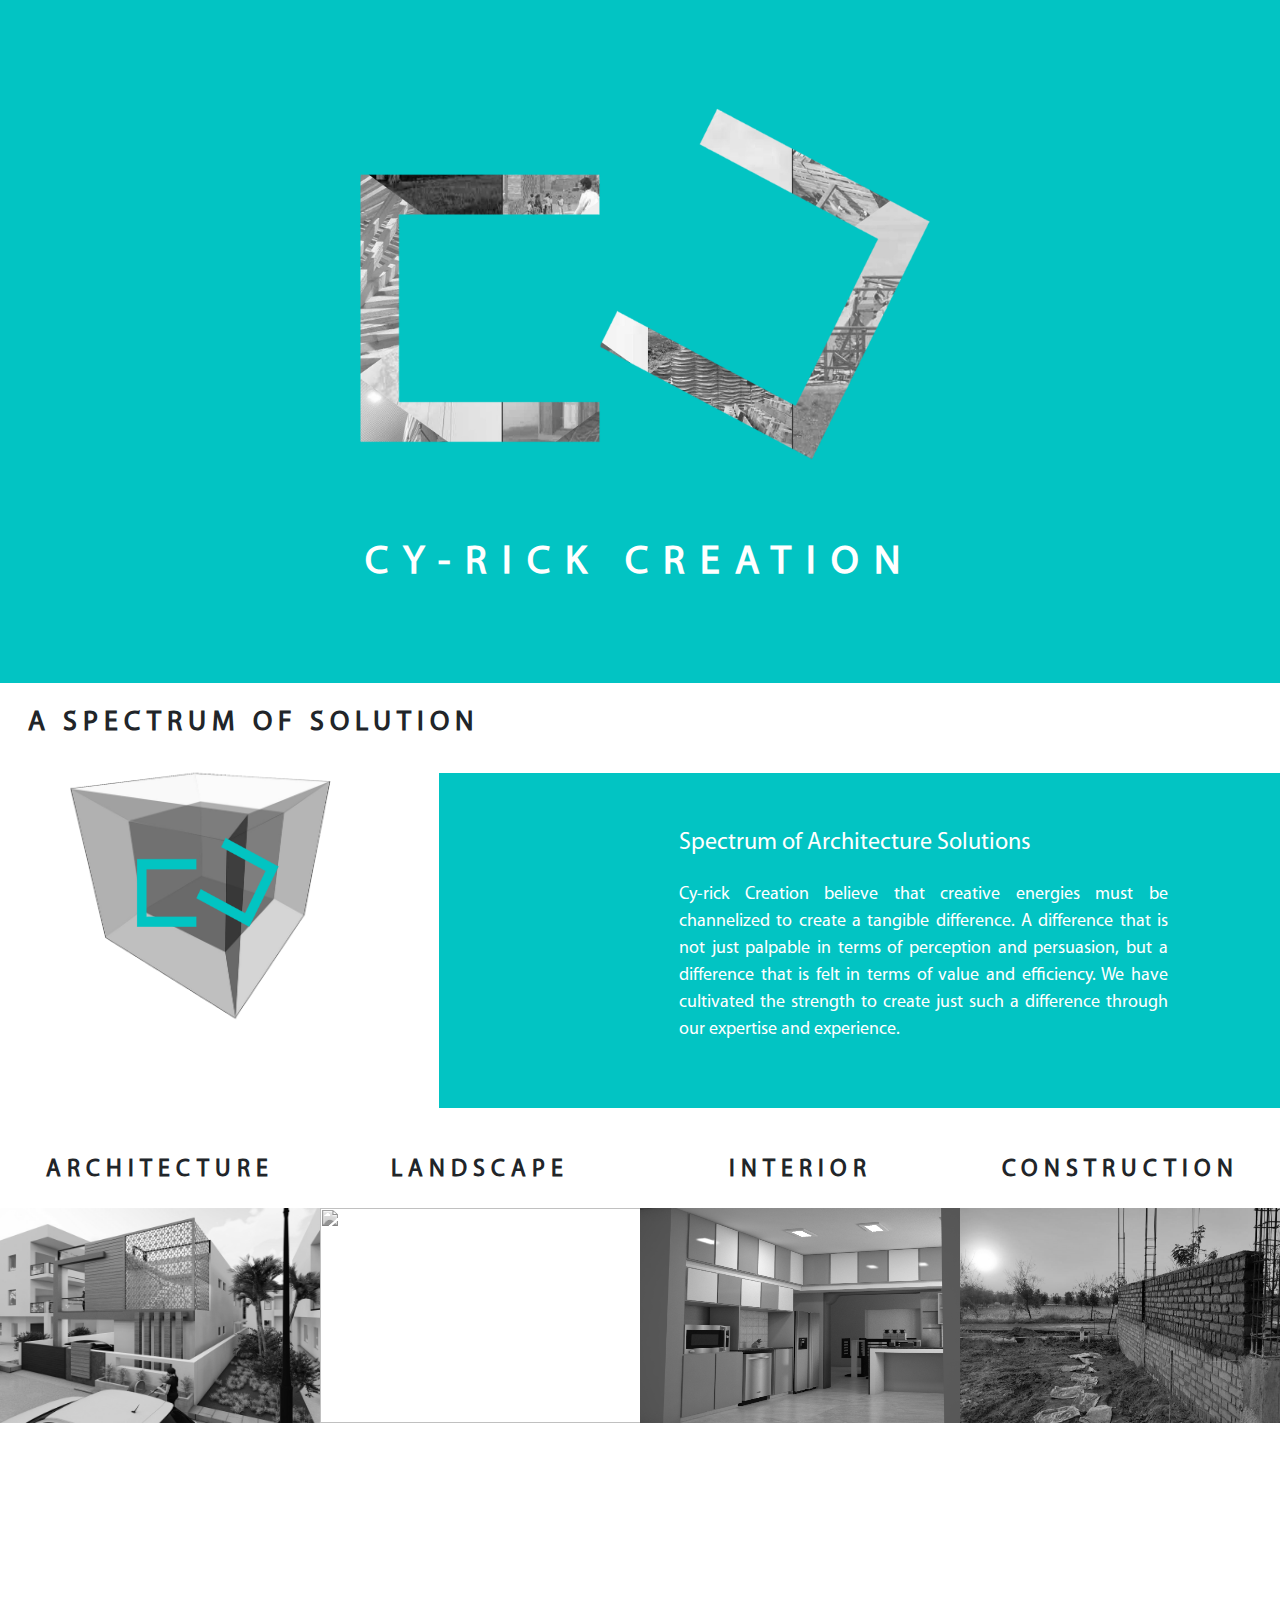
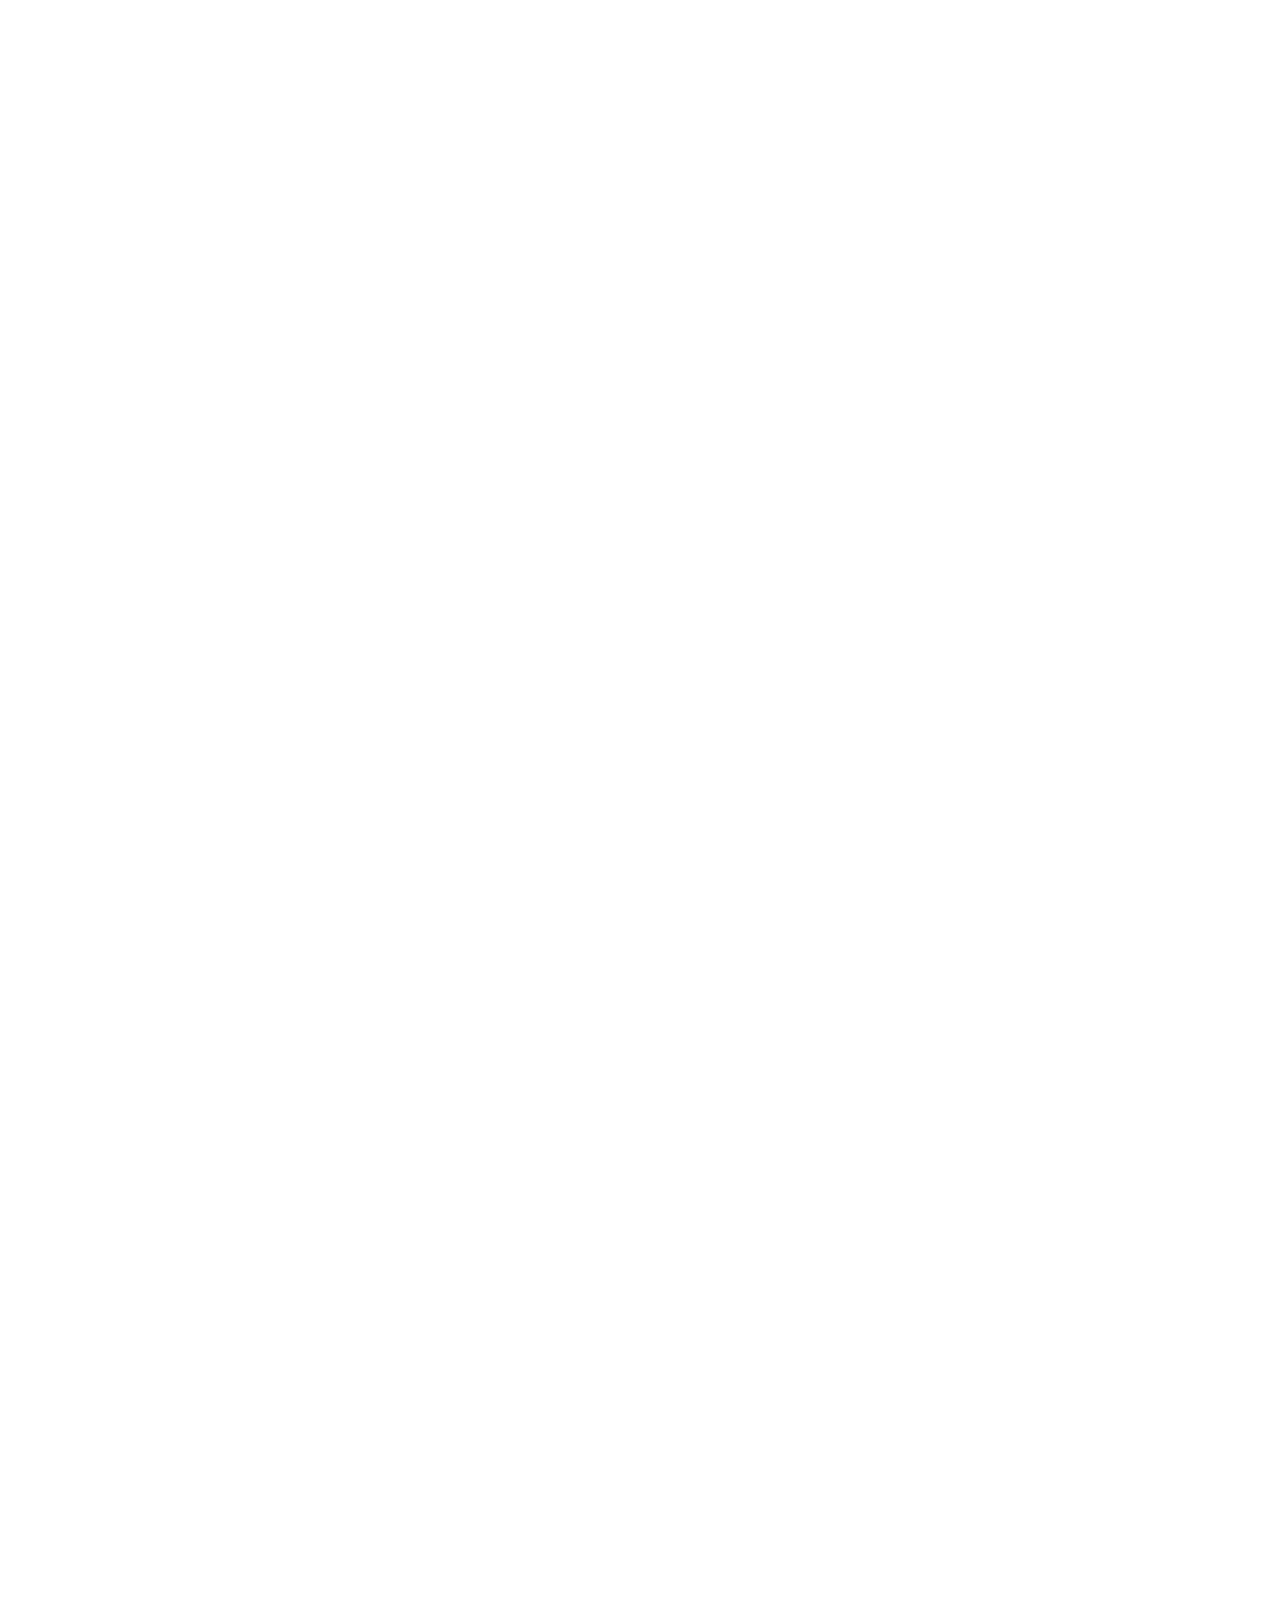
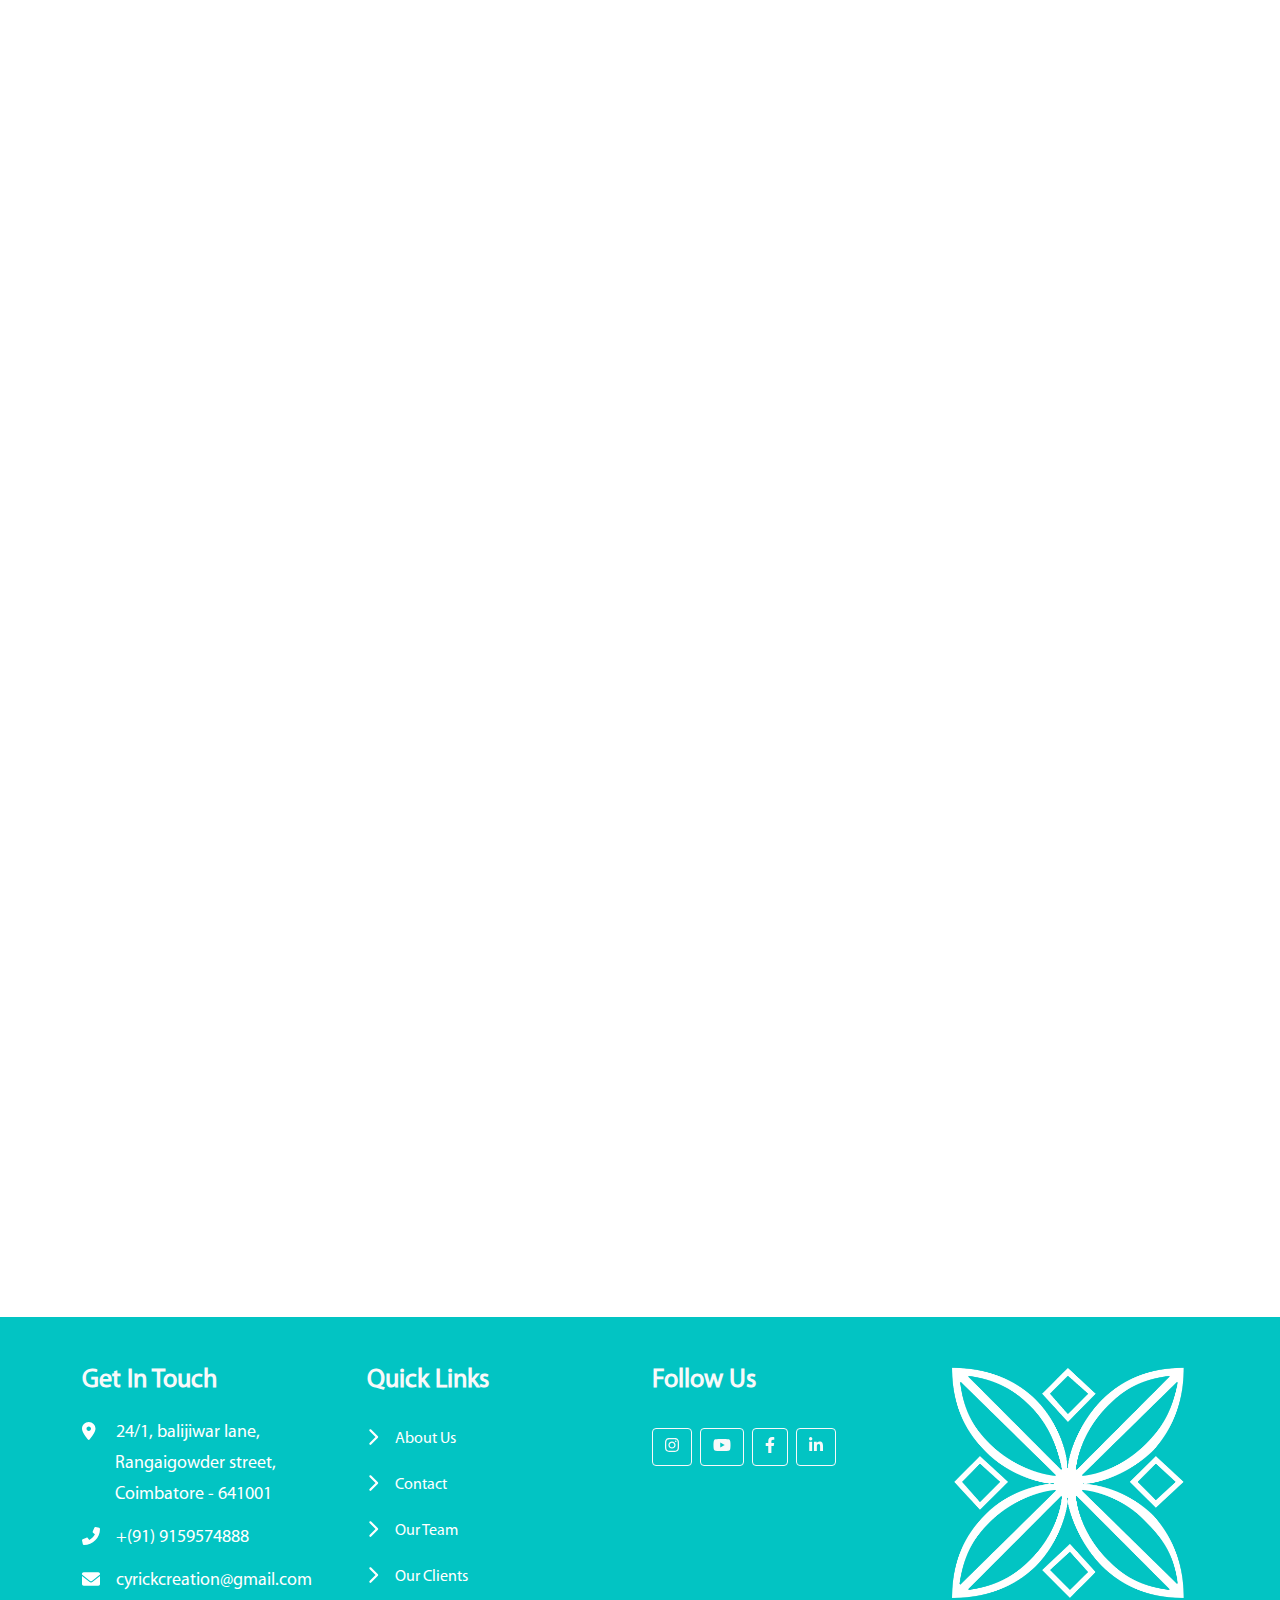
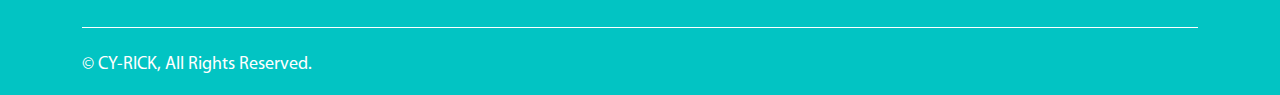
==== index.html @ 23a688c0 "first commit" ====
<!DOCTYPE html>
<html lang="en">
  <head>
    <meta charset="utf-8">
    <meta content="width=device-width, initial-scale=1.0" name="viewport">
    <!-- meta -->
    <meta content="" name="keywords">
    <meta content="" name="description">
    <!-- title -->
    <link href="assets/images/favicon.png" rel="icon" type="image/png" />
    <title>Home | CY - RICK CREATION</title>
    <!-- bootstrap stylesheet -->
    <link href="assets/library/bootstrap/css/bootstrap.min.css" rel="stylesheet">
    <link href="assets/library/animate/animate.min.css" rel="stylesheet">
    <link href="assets/library/fa/css/all.min.css" rel="stylesheet">
    <link href="assets/library/lightbox/dist/simple-lightbox.min.css" rel="stylesheet">
    <link href="assets/library/owlcarousel/assets/owl.carousel.min.css" rel="stylesheet">
    <!-- custom css -->
    <link href="assets/library/custom/css/main.css" rel="stylesheet">
  </head>
  <body>
    <!-- preloader -->
    <section id="preloader-section">
      <div id="preloader">
        <div class="loader">
          <div class="dot" style="--i:0;"></div>
          <div class="dot" style="--i:1;"></div>
          <div class="dot" style="--i:2;"></div>
          <div class="dot" style="--i:3;"></div>
          <div class="dot" style="--i:4;"></div>
          <div class="dot" style="--i:5;"></div>
          <div class="dot" style="--i:6;"></div>
          <div class="dot" style="--i:7;"></div>
          <div class="dot" style="--i:8;"></div>
          <div class="dot" style="--i:9;"></div>
        </div>
        <h4 class="text">Lets create the future of the future</h4>
        <div class="loader">
          <div class="dot" style="--i:0;"></div>
          <div class="dot" style="--i:1;"></div>
          <div class="dot" style="--i:2;"></div>
          <div class="dot" style="--i:3;"></div>
          <div class="dot" style="--i:4;"></div>
          <div class="dot" style="--i:5;"></div>
          <div class="dot" style="--i:6;"></div>
          <div class="dot" style="--i:7;"></div>
          <div class="dot" style="--i:8;"></div>
          <div class="dot" style="--i:9;"></div>
        </div>
      </div>
    </section>
    <!-- header -->
    <nav id="header" class="navbar navbar-expand-md navbar-light shadow-sm fixed-top navbar-custom landing-header">
      <div class="container-fluid mx-3">
        <a class="d-flex navbar-brand" href="index.html">
          <img class="img-fluid d-inline-block align-text-top brand-img" src="assets/images/home/logo.png" alt="">
          <h4 class="brand-header text-white ms-3 mt-3">CY-RICK</h4>
        </a>
        <button class="navbar-toggler" type="button" data-bs-toggle="collapse" data-bs-target="#navbarScroll" aria-controls="navbarScroll" aria-expanded="false" aria-label="Toggle navigation">
          <span class="navbar-toggler-icon"></span>
        </button>
        <div class="collapse navbar-collapse" id="navbarScroll">
          <ul class="navbar-nav ms-auto my-2 my-lg-0 navbar-nav-scroll" style="--bs-scroll-height: 100px;">
            <li class="nav-item px-2">
              <a class="nav-link text-white" href="about-us.html">ABOUT US</a>
            </li>
            <li class="nav-item px-2">
              <a class="nav-link text-white" href="contact.html">CONTACT</a>
            </li>
            <li class="nav-item px-2">
              <a class="nav-link text-white" href="our-team.html">OUR TEAM</a>
            </li>
            <li class="nav-item px-2">
              <a class="nav-link text-white" href="our-client.html">OUR CLIENTS</a>
            </li>
          </ul>  
        </div>
      </div>
    </nav>
    <!-- landing -->
    <section id="landing">
      <div class="container py-5">
        <div class="row">
          <div class="col-xs-12 col-sm-12 col-md-10 offset-md-1 col-lg-8 offset-lg-2 col-xl-8 offset-xl-2 col-xxl-6 offset-xxl-3">
            <div class="my-xs-2 my-sm-2 my-md-5 my-lg-5 my-xl-5 my-xxl-5 text-center">
              <img class="img-fluid logo-image animated wow zoomIn" data-wow-delay="0s" src="assets/images/home/logo.png" alt="">  
              <h1 class="text-center logo-header my-xs-4 my-sm-4 my-md-4 my-lg-4 my-xl-4 my-xxl-4 animated wow fadeInDown" data-wow-delay="0s">
                CY-RICK CREATION
              </h1>
            </div>    
          </div>
        </div>
      </div>
    </section>    
    <!-- solution -->
    <section id="solution">
      <div class="container-fluid mt-4 mb-5">
        <h3 class="text-start ms-3 header d-none d-sm-block animated wow zoomIn" data-wow-delay="1s">A SPECTRUM OF SOLUTION</h3>
        <div class="row">
          <div class="col-xs-12 col-sm-12 col-md-5 col-lg-4 col-xl-4 col-xxl-4 ps-0">
            <div class="soln-lft">
              <div class="prism-grid prism">
                <img class="img-fluid wow fadeInLeft" data-wow-delay="1s" src="assets/images/solution/prism.png" alt="">  
              </div>
              <div class="prism-grid prism-in">
                <img class="img-fluid wow zoomIn" data-wow-delay="1s" src="assets/images/solution/prism-in.png" alt="">  
              </div>    
            </div>    
          </div>
          <div class="col-xs-12 col-sm-12 col-md-7 col-lg-8 col-xl-8 col-xxl-8 pe-0">
            <div class="soln-rt p-5 mt-4">
              <div class="row">
                <div class="col-xs-12 col-sm-12 col-md-12 col-lg-8 offset-lg-3 col-xl-8 offset-xl-3 col-xxl-8 offset-xxl-3">
                  <h4 class="text-start mb-0 pt-2 pb-4 wow fadeInDown" data-wow-delay="1s">
                    Spectrum of Architecture Solutions  
                  </h4>
                  <p class="text-justify wow fadeInUp" data-wow-delay="1s">
                    Cy-rick Creation believe that creative energies must be channelized to create a tangible difference. 
                    A difference that is not just palpable in terms of perception and persuasion, but a difference that is felt in terms of value and efficiency. 
                    We have cultivated the strength to create just such a difference through our expertise and experience.
                  </p>
                </div>
              </div>
            </div>    
          </div>
        </div>
        <div class="row">
          <div class="col-xs-12 col-sm-12 col-md-6 col-lg-3 ps-0 pe-0">
            <h4 class="text-center header carousel-header pt-5 pb-3">ARCHITECTURE</h4>
            <div id="custom-carousel-one" class="carousel slide carousel-fade" data-bs-ride="carousel">
              <div class="carousel-inner soln-gallery">
                <div class="carousel-item active" data-bs-interval="2500">
                  <a href="assets/images/solution/archi/A-1.jpg">
                    <img class="img-fluid carousel-img" src="assets/images/solution/archi/A-1.jpg" alt="">
                  </a>  
                </div>
                <div class="carousel-item" data-bs-interval="2800">
                  <a href="assets/images/solution/archi/A-2.jpg">
                    <img class="img-fluid carousel-img" src="assets/images/solution/archi/A-2.jpg" alt="">
                  </a>  
                </div>
              </div>
            </div> 
          </div>
          <div class="col-xs-12 col-sm-12 col-md-6 col-lg-3 ps-0 pe-0">
            <h4 class="text-center header carousel-header pt-5 pb-3">LANDSCAPE</h4>
            <div id="custom-carousel-two" class="carousel slide carousel-fade" data-bs-ride="carousel" data-interval="200">
              <div class="carousel-inner soln-gallery">
                <div class="carousel-item active" data-bs-interval="3700">
                  <a href="assets/images/solution/landscape/L-1.jpg">
                    <img class="img-fluid carousel-img" src="assets/images/solution/landscape/L-1.jpg" alt="">
                  </a>  
                </div>
                <div class="carousel-item" data-bs-interval="4000">
                  <a href="assets/images/solution/landscape/L-2.jpg">
                    <img class="img-fluid carousel-img" src="assets/images/solution/landscape/L-2.jpg" alt="">
                  </a>  
                </div>
              </div>
            </div> 
          </div>
          <div class="col-xs-12 col-sm-12 col-md-6 col-lg-3 ps-0 pe-0">
            <h4 class="text-center header carousel-header pt-5 pb-3">INTERIOR</h4>
            <div id="custom-carousel-three" class="carousel slide carousel-fade" data-bs-ride="carousel" data-interval="100">
              <div class="carousel-inner soln-gallery">
                <div class="carousel-item active" data-bs-interval="3000">
                  <a href="assets/images/solution/interior/I-1.png">
                    <img class="img-fluid carousel-img" src="assets/images/solution/interior/I-1.png" alt="">
                  </a>  
                </div>
                <div class="carousel-item" data-bs-interval="3300">
                  <a href="assets/images/solution/interior/I-2.jpeg">
                    <img class="img-fluid carousel-img" src="assets/images/solution/interior/I-2.jpeg" alt="">
                  </a>  
                </div>
              </div>
            </div> 
          </div>
          <div class="col-xs-12 col-sm-12 col-md-6 col-lg-3 ps-0 pe-0">
            <h4 class="text-center header carousel-header pt-5 pb-3">CONSTRUCTION</h4>
            <div id="custom-carousel-four" class="carousel slide carousel-fade" data-bs-ride="carousel" data-interval="200">
              <div class="carousel-inner soln-gallery">
                <div class="carousel-item active" data-bs-interval="4200">
                  <a href="assets/images/solution/civil/C-1.jpeg">
                    <img class="img-fluid carousel-img" src="assets/images/solution/civil/C-1.jpeg" alt="">
                  </a>  
                </div>
                <div class="carousel-item" data-bs-interval="4500">
                  <a href="assets/images/solution/civil/C-2.jpeg">
                    <img class="img-fluid carousel-img" src="assets/images/solution/civil/C-2.jpeg" alt="">
                  </a>  
                </div>
              </div>
            </div> 
          </div>
        </div>
      </div>
    </section>
    <!-- workflow -->
    <section id="workflow">
      <div class="container-fluid mt-5 mb-0">
        <div class="workflow-block d-none d-md-block">
          <div class="row">
            <div class="col-md-10 offset-md-1 col-lg-10 offset-lg-1 col-xl-10 offset-xl-1 col-xxl-10 offset-xxl-1">
              <div class="workflow-tab">
                <div class="tab-header-content wow fadeInDown" data-wow-delay="1s">
                  <div class="nav nav-pills d-flex" id="pills-tab" role="tablist">
                    <button class="nav-item flex-fill nav-link active" id="workflow-one-tab" data-bs-toggle="pill" data-bs-target="#workflow-one" type="button" role="tab" aria-selected="true">
                      <span class="nav-link-number">1</span> Work Process
                    </button>
                    <button class="nav-item flex-fill nav-link" id="workflow-two-tab" data-bs-toggle="pill" data-bs-target="#workflow-two" type="button" role="tab" aria-selected="false">
                      <span class="nav-link-number">2</span> Category
                    </button>
                    <button class="nav-item flex-fill nav-link" id="workflow-three-tab" data-bs-toggle="pill" data-bs-target="#workflow-three" type="button" role="tab" aria-selected="false">
                      <span class="nav-link-number">3</span> Specialization
                    </button>
                  </div>
                </div>
                <div class="tab-body-content wow fadeInUp" data-wow-delay="1s">
                  <div class="tab-content" id="pills-tabContent">
                    <div class="tab-pane fade show active" id="workflow-one" role="tabpanel" aria-labelledby="workflow-one-tab">
                      <div class="row">
                        <div class="col-xs-12 col-sm-12 col-md-6 col-lg-3 col-xl-3 col-xxl-3">
                          <div class="workflow-body text-center my-3">
                            <img class="img-fluid py-2" src="assets/images/workflow/P-1.png" alt="Initial Meeting">
                            <p class="text-center py-2">Initial Meeting</p>
                          </div>    
                        </div>
                        <div class="col-xs-12 col-sm-12 col-md-6 col-lg-3 col-xl-3 col-xxl-3">
                          <div class="workflow-body text-center">
                            <img class="img-fluid py-2" src="assets/images/workflow/P-2.png" alt="Make Proposal and concept design option for project">
                            <p class="text-center py-2">Make Proposal and concept <br> design option for project</p>
                          </div>    
                        </div>
                        <div class="col-xs-12 col-sm-12 col-md-6 col-lg-3 col-xl-3 col-xxl-3">
                          <div class="workflow-body text-center">
                            <img class="img-fluid py-2" src="assets/images/workflow/P-3.png" alt="Design Development">
                            <p class="text-center py-2">Design Development</p>
                          </div>    
                        </div>
                        <div class="col-xs-12 col-sm-12 col-md-6 col-lg-3 col-xl-3 col-xxl-3">
                          <div class="workflow-body text-center">
                            <img class="img-fluid py-2" src="assets/images/workflow/P-4.png" alt="Detailed design and cost management">
                            <p class="text-center py-2">Detailed design <br> and cost management</p>
                          </div>    
                        </div>
                      </div>
                    </div>
                    <div class="tab-pane fade" id="workflow-two" role="tabpanel" aria-labelledby="workflow-two-tab">
                      <div class="row">
                        <div class="col-xs-12 col-sm-12 col-md-6 col-lg-3 col-xl-3 col-xxl-3">
                          <div class="workflow-body text-center my-3">
                            <img class="img-fluid py-2" src="assets/images/workflow/C-1.png" alt="Residential">
                            <p class="text-center py-2">Residential</p>
                          </div>    
                        </div>
                        <div class="col-xs-12 col-sm-12 col-md-6 col-lg-3 col-xl-3 col-xxl-3">
                          <div class="workflow-body text-center my-3">
                            <img class="img-fluid py-2" src="assets/images/workflow/C-2.png" alt="Hospitalities">
                            <p class="text-center py-2">Hospitalities</p>
                          </div>    
                        </div>
                        <div class="col-xs-12 col-sm-12 col-md-6 col-lg-3 col-xl-3 col-xxl-3">
                          <div class="workflow-body text-center my-3">
                            <img class="img-fluid py-2" src="assets/images/workflow/C-3.png" alt="Health Care">
                            <p class="text-center py-2">Health Care</p>
                          </div>    
                        </div>
                        <div class="col-xs-12 col-sm-12 col-md-6 col-lg-3 col-xl-3 col-xxl-3">
                          <div class="workflow-body text-center my-3">
                            <img class="img-fluid py-2" src="assets/images/workflow/C-4.png" alt="Commercial">
                            <p class="text-center py-2">Commercial</p>
                          </div>    
                        </div>
                      </div>
                    </div>
                    <div class="tab-pane fade" id="workflow-three" role="tabpanel" aria-labelledby="workflow-three-tab">
                      <div class="row">
                        <div class="col-md-12 col-lg-6 col-xl-6 col-xxl-6">
                          <div class="d-flex mt-3 workflow-media">
                            <div class="flex-shrink-0 mt-4">
                              <img class="img-fluid" src="assets/images/workflow/S-1.png" alt="Classical Architecture">
                            </div>
                            <div class="flex-grow-1">
                              <h5 class="my-3">Classical Architecture</h5>
                              <p class="my-2">
                                Cy-rick designed classical to cherishes human proportions and our connection to nature. 
                                Windows and passages are designed to frame people, and the symmetry of buildings mimics 
                                the human body, flowers, and even musical chords. There's an inherent softness and 
                                accommodation built into classicism.
                              </p>
                            </div>
                          </div>
                        </div>
                        <div class="col-md-12 col-lg-6 col-xl-6 col-xxl-6">
                          <div class="d-flex mt-3 workflow-media">
                            <div class="flex-shrink-0 mt-4">
                              <img class="img-fluid" src="assets/images/workflow/S-2.png" alt="Sustainable Architecture">
                            </div>
                            <div class="flex-grow-1">
                              <h5 class="my-3">Sustainable Architecture</h5>
                              <p class="my-2">
                                Cy-rick give more important sustainable architecture that seeks to minimize 
                                the negative environmental impact of buildings by efficiency and moderation in 
                                the use of materials, energy, development space and the ecosystem at large. 
                                And the design plays a key role in helping business owners reduce resources.
                              </p>
                            </div>
                          </div>
                        </div>
                      </div>
                    </div>
                  </div>
                </div>    
              </div>
            </div>
          </div>
        </div>  
        <div class="workflow-img-block d-sm-block d-md-none">
          <h3 class="text-start ms-3 my-4 header text-primary animated wow zoomIn" data-wow-delay="1s">OUR WORK PROCESS</h3>
          <div class="row">
            <div class="col-xs-12 col-sm-12 col-md-6 col-lg-3 col-xl-3 col-xxl-3">
              <div class="workflow-body text-center my-3 wow fadeInUp" data-wow-delay="1s">
                <img class="img-fluid py-2" src="assets/images/workflow/P-1.png" alt="Initial Meeting">
                <p class="text-center py-2">Initial Meeting</p>
              </div>    
            </div>
            <div class="col-xs-12 col-sm-12 col-md-6 col-lg-3 col-xl-3 col-xxl-3">
              <div class="workflow-body text-center wow fadeInDown" data-wow-delay="1s">
                <img class="img-fluid py-2" src="assets/images/workflow/P-2.png" alt="Make Proposal and concept design option for project">
                <p class="text-center py-2">Make Proposal and concept <br> design option for project</p>
              </div>    
            </div>
            <div class="col-xs-12 col-sm-12 col-md-6 col-lg-3 col-xl-3 col-xxl-3">
              <div class="workflow-body text-center wow fadeInUp" data-wow-delay="1s">
                <img class="img-fluid py-2" src="assets/images/workflow/P-3.png" alt="Design Development">
                <p class="text-center py-2">Design Development</p>
              </div>    
            </div>
            <div class="col-xs-12 col-sm-12 col-md-6 col-lg-3 col-xl-3 col-xxl-3">
              <div class="workflow-body text-center wow fadeInDown" data-wow-delay="1s">
                <img class="img-fluid py-2" src="assets/images/workflow/P-4.png" alt="Detailed design and cost management">
                <p class="text-center py-2">Detailed design <br> and cost management</p>
              </div>    
            </div>
          </div>
          <h3 class="text-start ms-3 my-4 header text-primary animated wow zoomIn" data-wow-delay="1s">OUR WORK CATEGORISATION</h3>
          <div class="row">
            <div class="col-xs-12 col-sm-12 col-md-6 col-lg-3 col-xl-3 col-xxl-3">
              <div class="workflow-body text-center my-3 wow fadeInUp" data-wow-delay="1s">
                <img class="img-fluid py-2" src="assets/images/workflow/C-1.png" alt="Residential">
                <p class="text-center py-2">Residential</p>
              </div>    
            </div>
            <div class="col-xs-12 col-sm-12 col-md-6 col-lg-3 col-xl-3 col-xxl-3">
              <div class="workflow-body text-center my-3 wow fadeInDown" data-wow-delay="1s">
                <img class="img-fluid py-2" src="assets/images/workflow/C-2.png" alt="Hospitalities">
                <p class="text-center py-2">Hospitalities</p>
              </div>    
            </div>
            <div class="col-xs-12 col-sm-12 col-md-6 col-lg-3 col-xl-3 col-xxl-3">
              <div class="workflow-body text-center my-3 wow fadeInUp" data-wow-delay="1s">
                <img class="img-fluid py-2" src="assets/images/workflow/C-3.png" alt="Health Care">
                <p class="text-center py-2">Health Care</p>
              </div>    
            </div>
            <div class="col-xs-12 col-sm-12 col-md-6 col-lg-3 col-xl-3 col-xxl-3">
              <div class="workflow-body text-center my-3 wow fadeInDown" data-wow-delay="1s">
                <img class="img-fluid py-2" src="assets/images/workflow/C-4.png" alt="Commercial">
                <p class="text-center py-2">Commercial</p>
              </div>    
            </div>
          </div>
          <h3 class="text-start ms-3 mt-4 header text-primary animated wow zoomIn" data-wow-delay="1s">OUR SPECIALIZATION OF WORK</h3>
          <div class="row">
            <div class="col-xs-12 col-sm-12 col-md-6 col-lg-5 offset-lg-1 col-xl-5 offset-xl-1 col-xxl-5 offset-xxl-1">
              <div class="d-flex mt-3 workflow-media">
                <div class="flex-shrink-0 mt-4 animated wow fadeInRight" data-wow-delay="1s">
                  <img class="img-fluid" src="assets/images/workflow/S-1.png" alt="Classical Architecture">
                </div>
                <div class="flex-grow-1 ms-md-3 animated wow fadeInRight" data-wow-delay="1s">
                  <h5 class="my-3">Classical Architecture</h5>
                  <p class="my-2">
                    Cy-rick designed classical to cherishes human proportions and our connection to nature. 
                    Windows and passages are designed to frame people, and the symmetry of buildings mimics 
                    the human body, flowers, and even musical chords. There's an inherent softness and 
                    accommodation built into classicism.
                  </p>
                </div>
              </div>
            </div>
            <div class="col-xs-12 col-sm-12 col-md-6 col-lg-5 col-xl-5 col-xxl-5">
              <div class="d-flex mt-3 workflow-media">
                <div class="flex-shrink-0 mt-4 animated wow fadeInLeft" data-wow-delay="1s">
                  <img class="img-fluid" src="assets/images/workflow/S-2.png" alt="Sustainable Architecture">
                </div>
                <div class="flex-grow-1 ms-md-3 animated wow fadeInLeft" data-wow-delay="1s">
                  <h5 class="my-3">Sustainable Architecture</h5>
                  <p class="my-2">
                    Cy-rick give more important sustainable architecture that seeks to minimize 
                    the negative environmental impact of buildings by efficiency and moderation in 
                    the use of materials, energy, development space and the ecosystem at large. 
                    And the design plays a key role in helping business owners reduce resources.
                  </p>
                </div>
              </div>
            </div>
          </div>  
        </div>      
      </div>
      <div class="container workflow-mob-block pt-3 pb-3">
        <div class="count-block mb-5">
          <div class="row justify-content-center">
            <div class="col-xs-12 col-sm-6 col-md-6 col-lg-3 col-xl-3 col-xxl-3">
              <div class="count-content animated wow fadeInDown" data-wow-delay="1s">
                <i class="fa fa-users fa-2x text-primary"></i>
                <h3 class="m-0 my-3 text-primary counterUp">1234</h3>
                <p class="m-0 text-primary">Count One</p>
              </div>
            </div>
            <div class="col-xs-12 col-sm-6 col-md-6 col-lg-3 col-xl-3 col-xxl-3">
              <div class="count-content animated wow fadeInUp" data-wow-delay="1s">
                <i class="fa fa-ship fa-2x text-primary"></i>
                <h3 class="m-0 my-3 text-primary counterUp">789</h3>
                <p class="m-0 text-primary">Count Two</p>
              </div>
            </div>
            <div class="col-xs-12 col-sm-6 col-md-6 col-lg-3 col-xl-3 col-xxl-3">
              <div class="count-content animated wow fadeInDown" data-wow-delay="1s">
                <i class="fa fa-star fa-2x text-primary"></i>
                <h3 class="m-0 my-3 text-primary counterUp">56</h3>
                <p class="m-0 text-primary">Count Three</p>
              </div>
            </div>
            <div class="col-xs-12 col-sm-6 col-md-6 col-lg-3 col-xl-3 col-xxl-3">
              <div class="count-content animated wow fadeInUp" data-wow-delay="1s">
                <i class="fa fa-ship fa-2x text-primary"></i>
                <h3 class="m-0 my-3 text-primary counterUp">87</h3>
                <p class="m-0 text-primary">Count Four</p>
              </div>
            </div>
          </div>
        </div>
      </div>
    </section>
    <!-- project-design -->
    <section id="project-design">
      <div class="container mt-5 mb-4">
        <h3 class="text-center ms-3 my-5 header animated wow fadeInLeft" data-wow-delay="1s">EXPLORE OUR REALMS</h3>
        <div class="archi-container">
          <div class="left-content">
            <div class="rectangle-grid">
              <div class="rectangle-img animated wow fadeInDown" data-wow-delay="1s">
                <img class="img-fluid" src="assets/images/project-design/archi/archi-1.png" alt="">  
              </div>
              <div class="rectangle-img animated wow fadeInUp" data-wow-delay="1s">
                <img class="img-fluid" src="assets/images/project-design/archi/archi-2.png" alt="">  
              </div>
            </div>  
          </div> 
          <div class="right-content animated wow zoomIn" data-wow-delay="2s">
            <div class="rectangle-content">
              <h3 class="m-0 ms-4 mb-3 header text-white">ARCHITECTURE</h3>
              <p class="m-0 ms-4 mt-3 text-white">
                "architecture is a beautiful paragraph which starts from 
                a point and ends with words of harmony and sumpony..."
              </p>
            </div>
          </div>  
        </div>
        <div class="lands-container">
          <div class="left-content order-2 order-xs-2 order-sm-2 order-md-2 order-lg-1 order-xl-1 order-xxl-1 animated wow zoomIn" data-wow-delay="2s">
            <div class="rectangle-content">
              <h3 class="m-0 ms-4 mb-3 header text-white">LANDSCAPE</h3>
              <p class="m-0 ms-4 mt-3 text-white">
                "architecture is a beautiful paragraph which starts from 
                a point and ends with words of harmony and sumpony..."
              </p>
            </div>
          </div> 
          <div class="right-content order-1 order-xs-1 order-sm-1 order-md-1 order-lg-2 order-xl-2 order-xxl-2">
            <div class="rectangle-grid">
              <div class="rectangle-img animated wow fadeInDown" data-wow-delay="1s">
                <img class="img-fluid" src="assets/images/project-design/lands/lands-1.png" alt="">  
              </div>
              <div class="rectangle-img animated wow fadeInUp" data-wow-delay="1s">
                <img class="img-fluid" src="assets/images/project-design/lands/lands-2.png" alt="">  
              </div>
            </div>  
          </div>  
        </div>
      </div>
      <div class="container-fluid mt-5 mb-4">  
        <div class="row">
          <div class="col-xs-12 col-sm-12 col-md-12 col-lg-12 col-xl-6 col-xxl-6">
            <div class="interior-container">
              <div class="left-content">
                <div class="inte-grid">
                  <div class="inte-img animated wow fadeInDown" data-wow-delay="1s">
                    <img class="img-fluid" src="assets/images/project-design/inte/inte-1.png" alt="">  
                  </div>
                  <div class="inte-img animated wow zoomIn" data-wow-delay="1s">
                    <img class="img-fluid" src="assets/images/project-design/inte/inte-2.png" alt="">  
                  </div>
                  <div class="inte-img animated wow fadeInUp" data-wow-delay="1s">
                    <img class="img-fluid" src="assets/images/project-design/inte/inte-3.png" alt="">  
                  </div>
                </div>  
              </div> 
              <div class="right-content animated wow zoomIn" data-wow-delay="2s">
                <div class="inte-content">
                  <h4 class="m-0 ms-4 header text-white">INTERIOR</h4>
                  <button type="submit" class="mt-3 ms-3 btn btn-secondary">
                    READ MORE...
                  </button>
                </div>
              </div>  
            </div>
          </div>  
          <div class="col-xs-12 col-sm-12 col-md-12 col-lg-12 col-xl-6 col-xxl-6">
            <div class="construction-container">
              <div class="left-content order-2 order-xs-2 order-sm-2 order-md-1 order-lg-1 order-xl-1 order-xxl-1 animated wow zoomIn" data-wow-delay="2s">
                <div class="const-content">
                  <h4 class="m-0 me-4 header text-white">CONSTRUCTION</h4>
                  <button type="submit" class="mt-3 me-3 btn btn-secondary">
                    READ MORE...
                  </button>
                </div>
              </div>
              <div class="right-content order-1 order-xs-1 order-sm-1 order-md-2 order-lg-2 order-xl-2 order-xxl-2">
                <div class="const-grid">
                  <div class="const-img animated wow fadeInDown" data-wow-delay="1s">
                    <img class="img-fluid" src="assets/images/project-design/const/const-1.png" alt="">  
                  </div>
                  <div class="inte-img animated wow zoomIn" data-wow-delay="1s">
                    <img class="img-fluid" src="assets/images/project-design/const/const-2.png" alt="">  
                  </div>
                  <div class="inte-img animated wow fadeInUp" data-wow-delay="1s">
                    <img class="img-fluid" src="assets/images/project-design/const/const-3.png" alt="">  
                  </div>
                </div>  
              </div> 
            </div>
          </div>
        </div>
      </div>
    </section>
    <!-- footer -->
    <section id="footer">
      <div class="container pt-5 pb-2">
        <div class="row">
          <div class="col-xs-12 col-sm-6 col-md-6 col-lg-3 col-xl-3 col-xxl-3">
            <h4 class="text-light mb-4">Get In Touch</h4>
            <p class="mb-1 addr-one">
              <i class="fa fa-map-marker-alt me-3"></i>
              24/1, balijiwar lane,
            </p>
            <p class="mb-1 addr-two">
              Rangaigowder street, 
            </p>
            <p class="mb-3 addr-three">
              Coimbatore - 641001
            </p>
            <p class="mb-3">
              <i class="fa fa-phone-alt me-3"></i>+(91) 9159574888
            </p>
            <p class="mb-3">
              <i class="fa fa-envelope me-3"></i>cyrickcreation@gmail.com
            </p>
          </div>
          <div class="col-xs-12 col-sm-6 col-md-6 col-lg-3 col-xl-3 col-xxl-3">
            <h4 class="text-light mb-4">Quick Links</h4>
            <p class="mb-2">
              <i class="fa-solid fa-chevron-right"></i>
              <a class="btn btn-link text-decoration-none text-white" href="about-us.html">About Us</a>
            </p>
            <p class="mb-2">
              <i class="fa-solid fa-chevron-right"></i>
              <a class="btn btn-link text-decoration-none text-white" href="contact.html">Contact</a>
            </p>
            <p class="mb-2">
              <i class="fa-solid fa-chevron-right"></i>
              <a class="btn btn-link text-decoration-none text-white" href="our-team.html">Our Team</a>
            </p>
            <p class="mb-2">
              <i class="fa-solid fa-chevron-right"></i>
              <a class="btn btn-link text-decoration-none text-white" href="our-client.html">Our Clients</a>
            </p>
          </div>
          <div class="col-xs-12 col-sm-6 col-md-6 col-lg-3 col-xl-3 col-xxl-3">
            <h4 class="text-light mb-4">Follow Us</h4>
            <div class="media-icons d-flex pt-2">
              <a class="btn btn-square btn-outline-light me-2" target="_blank" href="https://www.instagram.com/cyrickcreations/">
                <i class="fa-brands fa-instagram"></i>
              </a>
              <a class="btn btn-square btn-outline-light me-2" target="_blank" href="https://www.youtube.com/channel/UCedbmAxjoG2lf6p9Xvu09Cg">
                <i class="fab fa-youtube"></i>
              </a>
              <a class="btn btn-square btn-outline-light me-2" target="_blank" href="https://www.facebook.com/Cy-Rick-Creation-100813748116201/">
                <i class="fab fa-facebook-f"></i>
              </a>
              <a class="btn btn-square btn-outline-light me-1" target="_blank" href="https://www.linkedin.com/in/cyrick-creation-b117921b6/">
                <i class="fab fa-linkedin-in"></i>
              </a>
            </div>
          </div>
          <div class="col-xs-12 col-sm-6 col-md-6 col-lg-3 col-xl-3 col-xxl-3">
            <div class="foot-logo">
              <img class="img-fluid" src="assets/images/footer-logo.png" alt="">  
            </div>  
          </div>
        </div>
        <hr />
        <div class="row">
          <div class="col-xs-12 col-sm-12 col-md-12 col-lg-12 col-xl-12 col-xxl-12">
            <p class="footer-rights text-start my-2">
              &copy; CY-RICK, All Rights Reserved.
            </p>
          </div>
        </div>    
      </div>
    </section>
    <a href="#" class="scroll-top d-flex text-white align-items-center justify-content-center">
      <i class="fa-solid fa-arrow-up"></i>
    </a>
    <!-- library js -->
    <script src="assets/library/jquery/jquery.min.js"></script>
    <script src="assets/library/bootstrap/js/bootstrap.min.js"></script>
    <script src="assets/library/fa/js/all.min.js"></script>
    <script src="assets/library/wow/wow.min.js"></script>
    <script src="assets/library/lightbox/dist/simple-lightbox.min.js"></script>
    <script src="assets/library/owlcarousel/owl.carousel.min.js"></script>
    <script src="assets/library/counterup/counterup.min.js"></script>
    <script src="assets/library/waypoints/waypoints.min.js"></script>
    <!-- custom js -->
    <script src="assets/library/custom/js/main.js"></script>
  </body>
</html>



<!-- archi -->
<!-- <section id="archi">
  <div class="container-fluid mt-5 mb-5">
    <div class="archi-block position-relative d-none d-md-block">
      <div class="archi-content-block">
        <div class="row">
          <div class="col-xs-12 col-sm-12 col-md-6 col-lg-6 col-xl-6 col-xxl-6">
            <div class="archi-lt">
              <h3 class="text-start ms-3 my-3 header animated wow fadeInLeft" data-wow-delay="1s">EXPLORE OUR</h3>      
              <h3 class="text-start ms-3 my-3 header animated wow fadeInLeft" data-wow-delay="1s">REALMS</h3>      
              <h3 class="text-start ms-3 header text-primary position-absolute top-50 start-0 animated wow fadeInLeft" data-wow-delay="2s">ARCHITECTURE</h3>      
            </div>
          </div>
          <div class="col-xs-12 col-sm-12 col-md-6 col-lg-6 col-xl-6 col-xxl-6">
            <div class="archi-rt">
              <div class="row">
                <div class="col-xs-12 col-sm-12 col-md-4 offset-md-4 col-lg-4 offset-lg-4 col-xl-4 offset-xl-4 col-xxl-4 offset-xxl-4">
                  <p class="h-50 archi-rt-text animated wow zoomIn" data-wow-delay="1s">
                    "architecture is a beautiful paragraph which starts from 
                    a point and ends with words of harmony and sumpony..."
                  </p>
                </div>
              </div>    
            </div>
          </div>
        </div>
      </div>
      <div class="archi-img-block position-absolute top-0 d-none d-md-block">
        <div class="row align-items-center">
          <div class="col-xs-12 col-sm-12 col-md-10 offset-md-1 col-lg-10 offset-lg-1 col-xl-10 offset-xl-1 col-xxl-10 offset-xxl-1">
            <div class="archi-img-grid">
              <div class="archi-img animated wow fadeInDown" data-wow-delay="2s">
                <img class="img-fluid" src="assets/images/archi/1.png" alt="">  
              </div>
              <div class="archi-img animated wow fadeInUp" data-wow-delay="2s">
                <img class="img-fluid" src="assets/images/archi/2.png" alt="">  
              </div>
            </div>      
          </div>    
        </div>
      </div>
    </div>
    <div class="archi-mobile-block d-sm-block d-md-none">
      <div class="archi-mobile-header">
        <div class="row align-items-center">
          <div class="col-xs-12 col-sm-12 col-md-12">
            <h3 class="text-center mb-3 header text-primary animated wow zoomIn" data-wow-delay="1s">ARCHITECTURE</h3>      
          </div>
        </div>
      </div>
      <div class="archi-mobile-img mx-2 p-3 pb-0">
        <div class="row align-items-center">
          <div class="col-xs-12 col-sm-12 col-md-12">
            <div class="archi-img-grid">
              <div class="archi-img animated wow fadeInDown" data-wow-delay="2s">
                <img class="img-fluid" src="assets/images/archi/archi-1.png" alt="">  
              </div>
              <div class="archi-img animated wow fadeInUp" data-wow-delay="2s">
                <img class="img-fluid" src="assets/images/archi/archi-2.png" alt="">  
              </div>
            </div>
          </div>  
        </div>
      </div>
      <div class="archi-mobile-text mx-2">
        <div class="row align-items-center">
          <div class="col-xs-12 col-sm-10 offset-sm-1">
            <p class="p-3 m-0 text-white animated wow zoomIn" data-wow-delay="2s">
              "architecture is a beautiful paragraph which starts from 
              a point and ends with words of harmony and sumpony..."
            </p>
          </div>
        </div>  
      </div>
    </div>
  </div>
</section> -->
---- assets/library/custom/css/main.css ----
@font-face {
  font-family: myRiadPro;
  src:url("../../fonts/MYRIADPRO-REGULAR.OTF");
}
:root {
  --dark: #282F34;
  --light: #F3F4F5;
  --primary: #02C4C3;
  --secondary: #434e56;
  --hoverprim: #02e3e3;
  --hoversec: #6f8290;
}
@keyframes dotAnimation {
  0%{
    transform: scale(0.1);
  }
  10%{
    transform: scale(1);
  }
  50%, 100%{
    transform: scale(0.1);
  }
}
@keyframes changeColor {
  0%{
    filter: hue-rotate(0deg);
  }
  100%{
    filter: hue-rotate(360deg);
  }
}
@keyframes spin {
  from { transform: rotate(0deg); }
  to { transform: rotate(360deg); }
}

/* common */
*{
  border: 0;
  margin: 0;
  padding: 0;
  box-sizing: border-box;
}
body{
  font-family: myRiadPro;
}
a, a:hover, a:focus{
  color: #212529;
  box-shadow: none !important;
}
.text-primary{
  color: var(--primary) !important;
}
.header{
  font-weight: 600;
  letter-spacing: 6px;
}
.btn-primary, .btn-primary:hover,
.btn-primary:focus, .btn-primary:active,
.btn-primary:disabled, 
.btn-primary:active:focus:not(:disabled):not(.disabled){
  border: 0;
  z-index: 1;
  outline: 0;
  font-size: 15px;
  font-weight: 500;
  overflow: hidden;
  border-radius: 8px;
  padding: 13px 28px;
  position: relative;
  transition: 0.2s ease;
  text-transform: capitalize;
  box-shadow: none !important;
  border-color: var(--primary);
  background-color: var(--primary);
}
.btn-primary::after {
  top: 100%;
  left: 60%;
  z-index: -1;
  content: "";
  height: 15px;
  width: 15px;
  transition: 0.3s;
  position: absolute;
  border-radius: 50%;
  transform: rotate(25deg);
  background-color: #02E3E3;
}
.btn-primary:hover::after {
  top: -75px;
  left: -55px;
  height: 300px;
  width: 500px;
  transition: 0.4s;
  transform: rotate(0deg);
}
.btn-outline-primary, .btn-outline-primary:hover,
.btn-outline-primary:focus, .btn-outline-primary:active,
.btn-outline-primary:disabled, 
.btn-outline-primary:active:focus:not(:disabled):not(.disabled){
  border: 1;
  z-index: 1;
  outline: 0;
  color: var(--light);
  font-size: 15px;
  font-weight: 500;
  overflow: hidden;
  border-radius: 8px;
  padding: 13px 28px;
  position: relative;
  transition: 0.2s ease;
  text-transform: capitalize;
  box-shadow: none !important;
  border-color: var(--primary);
  background-color: var(--primary);
}
.btn-outline-primary:hover {
  color: var(--primary);
  background-color: transparent;
  border: 1px solid var(--primary);
}

.btn-secondary, .btn-secondary:hover,
.btn-secondary:focus, .btn-secondary:active,
.btn-secondary:disabled, 
.btn-secondary:active:focus:not(:disabled):not(.disabled){
  border: 0;
  z-index: 1;
  outline: 0;
  font-size: 15px;
  font-weight: 500;
  overflow: hidden;
  border-radius: 8px;
  padding: 13px 28px;
  position: relative;
  transition: 0.2s ease;
  text-transform: capitalize;
  box-shadow: none !important;
  border-color: var(--secondary);
  background-color: var(--secondary);
}
.btn-secondary::after {
  top: 100%;
  left: 60%;
  z-index: -1;
  content: "";
  height: 15px;
  width: 15px;
  transition: 0.3s;
  position: absolute;
  border-radius: 50%;
  transform: rotate(25deg);
  background-color: var(--hoversec);
}
.btn-secondary:hover::after {
  top: -75px;
  left: -55px;
  height: 300px;
  width: 500px;
  transition: 0.4s;
  transform: rotate(0deg);
}
.btn-outline-secondary, .btn-outline-secondary:hover,
.btn-outline-secondary:focus, .btn-outline-secondary:active,
.btn-outline-secondary:disabled, 
.btn-outline-secondary:active:focus:not(:disabled):not(.disabled){
  border: 1;
  z-index: 1;
  outline: 0;
  color: var(--light);
  font-size: 15px;
  font-weight: 500;
  overflow: hidden;
  border-radius: 8px;
  padding: 13px 28px;
  position: relative;
  transition: 0.2s ease;
  text-transform: capitalize;
  box-shadow: none !important;
  border-color: var(--secondary);
  background-color: var(--secondary);
}
.btn-outline-secondary:hover {
  color: var(--secondary);
  background-color: transparent;
  border: 1px solid var(--secondary);
}

#preloader-section{
  width: 100%;
  height: 100vh;
  position: fixed;
  z-index: 100;
}
#preloader{
  width: 100%;
  height: 100vh;
  display: flex;
  position: relative;
  align-items: center;
  justify-content: center;
  flex-direction: column;
  background:#6B7171;
}
#preloader .loader{
  position: relative;
  display: flex;
}
#preloader .text{
  color: #02C4C3;
  letter-spacing: 6px;
  font-family: cursive;
}
#preloader .loader .dot{
  width: 15px;
  height: 15px;
  display: block;
  position: relative;
  background:#02C4C3;
  box-shadow: 0 0 10px #02C4C3,
              0 0 20px #02C4C3,
              0 0 40px #02C4C3,
              0 0 60px #02C4C3,
              0 0 80px #02C4C3,
              0 0 100px #02C4C3;
  margin: 20px 10px;
  border-radius: 50%;
  animation: dotAnimation 2s linear infinite;
  animation-delay: calc(0.1s * var(--i));
}
#preloader .loader:last-child .dot{
  animation-delay: calc(-0.1s * var(--i));
}
.toast-container{
  z-index: 1;
  bottom: 30px;
}
hr{
  opacity: 1;
}
.scroll-top{
  position: fixed;
  visibility: hidden;
  opacity: 0;
  right: 15px;
  bottom: 15px;
  z-index: 995;
  background: #6B7171;
  width: 40px;
  height: 40px;
  border-radius: 4px;
  transition: all 0.4s;
}
.scroll-top.active {
  visibility: visible;
  opacity: 1;
}  
@media (max-width: 576px) {
  .header{
    letter-spacing: normal;
  }
  #preloader .text{
    color: #02C4C3;
    font-size: 12px;
    letter-spacing: 0px;
    font-family: cursive;
  }
  #preloader .loader .dot{
    width: 10px;
    height: 10px;
    margin: 10px 5px;
  }
}  

/* header */
.navbar-custom{
  background: var(--primary);
}
.landing-header{
  top: -100px;
  transition: 0.8s;
}
.landing-header.sticked{
  top: 0px;
}
.navbar-custom .brand-img{
  width: 100px;
  height: 60px;
}
@media (max-width: 400px) {
  .navbar-custom .brand-img{
    width: 65px;
    height: 40px;
  }
  .navbar-custom .brand-header{
    margin-top: 8px !important;
    margin-left: 5px !important;
  }
}

/* footer */
#footer{
  background: var(--primary);
  color: #FFFFFF;
}
#footer h4{
  font-size: 26px;
  font-weight: 600;
}
#footer p{
  font-size: 18px;
}
#footer a{
  letter-spacing: normal;
  transition: letter-spacing 2s;
}
#footer a:hover{
  letter-spacing: 2px;
}
#footer .foot-logo{
  text-align: center;
}
#footer .foot-logo img{
  height: 235px;
}
#footer .addr-two,
#footer .addr-three{
  padding-left: 33px;
}
@media (max-width: 576px) {
  #footer{
    text-align: center;
  }
  #footer .media-icons{
    align-items: center;
    justify-content: center;
  }
  #footer .foot-logo{
    margin: 30px 0px 5px 0px;
  }
}

/* landing */
#landing {
  width: 100%;
  background: url(../../../images/home/landing.jpg) center center no-repeat;
  background-size: cover;
}
#landing .logo-image{
  width: 90%;
}
#landing .logo-header{
  color: #FFFFFF;
  font-weight: 600;
  letter-spacing: 15px;
}
@media (max-width: 576px) {
  #landing .container{
    padding-top: 80px !important;
    padding-bottom: 80px !important;
  }
  #landing .logo-image{
    width: 70%;
  }
  #landing .logo-header{
    letter-spacing: 7px;
  }
}
@media (max-width: 400px) {
  #landing .container{
    padding-top: 140px !important;
    padding-bottom: 140px !important;
  }
  #landing .logo-image{
    width: 50%;
  }
  #landing .logo-header{
    font-size: 20px;
  }
}

/* solution */
#solution .soln-lft{
  display: grid;
}
#solution .prism-grid:first-of-type{
  grid-row: 1 / span 1;
  grid-column: 2 / span 10;
}
#solution .prism-grid:last-of-type{
  grid-row: 1 / span 1;
  grid-column: 5 / span 4;  
}
#solution .soln-lft .prism-in{
  text-align: center;
}
#solution .soln-lft .prism-in img{
  width: 150px;
  margin-top: 85px;
  animation: spin 2s infinite;
}
#solution .soln-rt{
  background-color: #02C4C3;
  color: #FFFFFF;
}
#solution .soln-rt p{
  font-size: 18px;
  text-align: justify;
}
#solution .carousel-img{
  width: 380px;
  height: 215px;
}
#solution .carousel-img{
  filter: grayscale(100%);
}
#solution .carousel-img:hover{
  filter: none;
}
@media (max-width: 768px) {
  #solution .soln-lft .prism-in img{
    margin-top: 130px;
  }
  #solution .carousel-img{
    width: 100%;
    height: 320px;
  }
}
@media (max-width: 576px) {
  #solution .soln-lft .prism-in img{
    width: 100px;
    margin-top: 130px;
  }
  #solution .soln-rt p{
    font-size: 15px;
  }
  #solution .carousel-header{
    letter-spacing: 6px;
  }
  #solution .carousel-img{
    width: 100%;
    height: 320px;
  }
}  
@media (max-width: 500px) {
  #solution .soln-lft .prism-in img{
    margin-top: 100px;
  }
  #workflow .workflow-media img{
    margin-top: 50px;
  }
}
@media (max-width: 400px) {
  #solution .soln-lft .prism-in img{
    width: 80px;
    margin-top: 80px;
  }
}  
@media (max-width: 300px) {
  #solution .soln-lft .prism-in img{
    margin-top: 60px;
  }
}  

/* workflow */
#workflow{
  width: 100%;
  background: url(../../../images/workflow/bg-workflow.jpg) repeat fixed 100%;
  background-size: cover;
}
#workflow .container-fluid{
  padding: 20px 15px 20px 15px;
}
#workflow .workflow-tab{
  margin-top: 40px;
}
#workflow .tab-header-content,
#workflow .tab-body-content{
  border-radius: 5px;
  padding: 10px 10px 10px 10px;
  background-color: rgba(255, 255, 255, 0.9);
}
#workflow .tab-header-content{
  margin: 15px 10px 30px 10px;
  border-bottom-left-radius: 0px;
  border-bottom-right-radius: 0px;
}
#workflow .tab-body-content{
  margin: 30px 10px 15px 10px;
  border-top-left-radius: 0px;
  border-top-right-radius: 0px;
}
#workflow .nav-pills{
  border-top: 1px solid #b1b1b1;
  border-bottom: 1px solid #b1b1b1; 
}
#workflow .nav-pills .nav-item{
  margin: 10px 10px 10px 10px;
}
#workflow .nav-pills .nav-item:nth-child(2),
#workflow .nav-pills .nav-item:nth-child(3){
  border-left: 1px solid #b1b1b1;
}
#workflow .nav-pills .nav-link .nav-link-number{
  width: 25px;
  height: 25px;
  color: var(--dark);
  text-align: center;
  margin-right: 5px;
  line-height: 25px;
  border-radius: 50%;
  display: inline-block;
  -moz-border-radius: 50%;
  border: 1px solid var(--dark);
}
#workflow .nav-pills .nav-link.active .nav-link-number{
  color: var(--primary);
  border: 1px solid var(--primary);
}
#workflow .nav-pills .nav-link{
  color: var(--dark);
}
#workflow .nav-pills .nav-link.active{
  color: var(--primary);
  background-color: unset;
}
#workflow .workflow-body img{
  width: 190px;
  height: 160px;
}
#workflow .workflow-media img{
  width: 180px;
  height: 140px;
}
#workflow .workflow-media h5{
  text-align: start;
  font-weight: 600;
}
#workflow .workflow-media p{
  text-align: justify;
}
#workflow .count-content{
  text-align: center;
  margin: 0px 20px 0px 20px;
  padding: 20px 10px 20px 10px;
  background-color: rgba(255, 255, 255, 0.9);
  border-radius: 22px 2px 22px 2px;
}
#workflow .count-content:hover .fa-users,
#workflow .count-content:hover .fa-ship,
#workflow .count-content:hover .fa-star{
  transform: rotateY(180deg);
}
#workflow .count-content .fa-users,
#workflow .count-content .fa-ship,
#workflow .count-content .fa-star{
  transition: 0.9s;
}
@media (max-width: 992px) {
  #workflow .workflow-tab{
    margin-top: 50px;
  }
  #workflow .workflow-mob-block .count-content{
    margin: 20px 20px 20px 20px;
  }
}
@media (max-width: 768px) {
  #workflow{
    height: unset; 
    background: #FFFFFF;
    background-size: unset;
  }
  #workflow .container-fluid{
    padding: 5px 5px 5px 5px;
  }
  #workflow .workflow-mob-block{
    width: 100%;
    background: url(../../../images/workflow/bg-workflow.jpg) repeat fixed 100%;
    background-size: cover;  
  }
}  
@media (max-width: 576px) {
  #workflow h3{
    text-align: center !important;
  }
  #workflow .workflow-body img,
  #workflow .workflow-media img{
    width: 120px;
    height: 100px;
  }
  #workflow p{
    font-size: 15px;
  }
}
@media (max-width: 400px) {
  #workflow .workflow-media img{
    margin-top: 85px;
  }
}
@media (max-width: 300px) {
  #workflow .workflow-media img{
    margin-top: 100px;
  }
}

/* project-design */
#project-design .archi-container,
#project-design .lands-container{
  width: 100%;
  margin: 0 auto;
  display: flex;
  align-items: end;
  justify-content: center;
  margin-bottom: 60px;
}
#project-design .archi-container .left-content,
#project-design .lands-container .right-content{
  width: 50%;
  height: 650px;
  margin-bottom: 20px;
}
#project-design .archi-container .right-content,
#project-design .lands-container .left-content{
  width: 50%;
  min-height: 420px;
  z-index: -1;
  display: flex;
  color:#FFFFFF;
  margin-left: -150px;
  margin-bottom: -20px;
  padding: 10px 10px 10px 150px;
  align-items: center;
  justify-content: center;
  background-color: var(--primary);
}
#project-design .archi-container .right-content{
  margin-left: -150px;
  padding: 10px 10px 10px 150px;
}
#project-design .lands-container .left-content{
  margin-right: -150px;
  padding: 10px 150px 10px 10px;
}
#project-design .rectangle-grid{
  display: grid;
}
#project-design .rectangle-img:first-of-type{
  grid-row: 1 / span 1;
  grid-column: 1 / span 2;
}
#project-design .rectangle-img:last-of-type{
  grid-row: 1 / span 1;
  grid-column: 1 / span 2;  
}
#project-design .rectangle-img img{
  width: 100%;
  height: 650px;
}
#project-design .interior-container,
#project-design .construction-container{
  width: 100%;
  margin: 0 auto;
  display: flex;
  align-items: center;
  justify-content: center;
  margin-bottom: 10px;
}
#project-design .interior-container .left-content,
#project-design .construction-container .right-content{
  width: 60%;
  z-index: 1;
  margin-bottom: 20px;
}
#project-design .interior-container .right-content,
#project-design .construction-container .left-content{
  width: 270px;
  height: 270px;
  display: flex;
  color: #FFFFFF;
  align-items: center;
  justify-content: center;
  transform: rotate(46deg);
  padding: 10px 10px 10px 10px;
  background-color: var(--primary);
}
#project-design .interior-container .right-content{
  margin-bottom: 7px;
  margin-left: -100px;
}
#project-design .construction-container .left-content{
  margin-top: 7px;
  margin-right: -100px;
}
#project-design .interior-container .inte-content,
#project-design .construction-container .const-content{
  text-align: center;
  transform: rotate(-45deg);
}
#project-design .inte-grid,
#project-design .const-grid{
  display: grid;
}
#project-design .inte-img:nth-child(1),
#project-design .const-img:nth-child(1){
  grid-row: 1 / span 1;
  grid-column: 1 / span 2;
}
#project-design .inte-img:nth-child(2),
#project-design .const-img:nth-child(2){
  grid-row: 1 / span 1;
  grid-column: 1 / span 2;  
}
#project-design .inte-img:nth-child(3),
#project-design .const-img:nth-child(3){
  grid-row: 1 / span 1;
  grid-column: 1 / span 2;  
}
#project-design .inte-img img,
#project-design .const-img img{
  width: 100%;
}
@media (max-width: 1198px) {
  #project-design .interior-container,
  #project-design .construction-container{
    width: 80%;
  }
  #project-design .interior-container .right-content{
    margin-left: -130px;
  }
  #project-design .construction-container .left-content{
    margin-right: -135px;
  }
}
@media (max-width: 992px) {
  #project-design .archi-container,
  #project-design .lands-container{
    align-items: center;
    flex-direction: column;
  }
  #project-design .archi-container .left-content,
  #project-design .lands-container .right-content{
    width: 100%;
  }
  #project-design .archi-container .right-content,
  #project-design .lands-container .left-content{
    width: 80%;
    margin: 0;
    padding: 10px 10px 10px 10px;
  }
  #project-design .archi-container .right-content{
    margin-top: -100px;
  }
  #project-design .lands-container .left-content{
    margin-top: -100px;
  }
  #project-design .interior-container .right-content{
    margin-left: -110px;
  }
  #project-design .construction-container .left-content{
    margin-right: -112px;
  }
}
@media (max-width: 768px) {
  #project-design .interior-container,
  #project-design .construction-container{
    align-items: center;
    flex-direction: column;
  }
  #project-design .interior-container .left-content,
  #project-design .construction-container .right-content{
    width: 100%;
  }
  #project-design .interior-container .right-content,
  #project-design .construction-container .left-content{
    margin: 0;
    width: 300px;
    height: 300px;
    margin-bottom: 65px;
    transform: rotate(45deg);
    padding: 10px 10px 10px 10px;
  }
  #project-design .interior-container .right-content,
  #project-design .construction-container .left-content{
    margin-top: -70px;
  }
  #project-design .interior-container .inte-content,
  #project-design .construction-container .const-content{
    transform: rotate(-45deg);
  }
}
@media (max-width: 576px) {
  #project-design .interior-container .right-content,
  #project-design .construction-container .left-content{
    width: 320px;
    height: 320px;
  }
}
@media (max-width: 400px) {
  #project-design .interior-container .right-content,
  #project-design .construction-container .left-content{
    width: 200px;
    height: 200px;
  }
}

/* about-us */
#about-us {
  width: 100%;
  padding-top: 88px;
  background: url(../../../images/about/bg.png) no-repeat top left;
  background-size: cover;
}
#about-us .about-rt p{
  font-size: 18px;
  text-align: justify;
}
@media (max-width: 576px) {
  #about-us .about-rt p{
    font-size: 15px;
  }
}

/* vision */
#vision {
  width: 100%;
  background: url(../../../images/vision/bg.png) var(--primary) left bottom no-repeat;
  background-size: cover;
}
#vision p{
  font-size: 18px;
  text-align: justify;
}
#vision .quote{
  padding: 70px 0px 30px 50px;
}
#vision .auther{
  padding-bottom: 90px;
}
@media (max-width: 576px) {
  #vision {
    background: var(--primary) left bottom no-repeat;
  }
  #vision p{
    font-size: 15px;
  }
}

/* registration */
#registration .container p{
  font-size: 18px;
}
#registration .regist-content .regist-text{
  font-size: 18px;
  text-align: justify;
}

/* contact */
#contact{
  padding-top: 88px;
}
#contact .map iframe{
  width: 100%;
  height: 400px;
  filter: grayscale(100%);
}

/* our-team */
#our-team{
  padding-top: 88px;
}
.lead-box{
  display: grid;
}
.lead-box-grid img{
  width: 75%;
  margin-top: 25%;
}
.lead-box-content{
  background-color: #02C4C3;
}
.lead-box-content .lead-social a{
  color: #212529;
  border-color: #212529;
}
.lead-box-content .lead-social a:hover{
  border-color: transparent;
}
.lead-box-grid:first-child{
  grid-row: 1 / span 1;
  grid-column: 2 / span 11;
  text-align: justify;
}
.lead-box-grid:nth-child(2){
  grid-row: 1 / span 1;
  grid-column: 2 / span 2;
  text-align: center;  
}
.lead-box-grid:last-child{
  grid-row: 1 / span 1;
  grid-column: 11 / span 2;
  text-align: center;  
}
.team-items {
  margin: -.75rem;
}
.team-item {
  padding: .75rem;
}
.team-item img{
 width: 100%;
 height: 320px; 
}
.team-item::after {
  position: absolute;
  content: "";
  width: 100%;
  height: 0;
  top: 0;
  left: 0;
  background: #FFFFFF;
  transition: .5s;
  z-index: -1;
}
.team-item:hover::after {
  height: 100%;
  background: var(--primary);
}
.team-item .team-social {
  position: absolute;
  width: 100%;
  height: 0;
  top: 0;
  left: 0;
  display: flex;
  align-items: center;
  justify-content: center;
  background: rgba(0, 0, 0, .75);
  overflow: hidden;
  opacity: 0;
  transition: .5s;
}
.team-item:hover .team-social {
  height: 100%;
  opacity: 1;
}
.team-item:hover .team-social .btn-outline-primary{
  color: var(--primary);
  border-color: var(--primary);
}
.team-item:hover .team-social .btn-outline-primary:hover{
  color: #FFFFFF;
  background-color: var(--primary);
}
@media (max-width: 1400px) {
  .lead-box-grid img{
    width: 80%;
    margin-top: 32%;
  }  
}
@media (max-width: 1300px) {
  .lead-box-grid img{
    width: 82%;
    margin-top: 36%;
  }  
}
@media (max-width: 1200px) {
  .lead-box-grid img{
    width: 94%;
    margin-top: 44%;
  }  
}
@media (max-width: 1100px) {
  .lead-box-grid img{
    width: 100%;
    margin-top: 54%;
  }  
}
@media (max-width: 992px) {
  .lead-box-grid:last-child img{
    margin-top: 370px;
  }
}
@media (max-width: 800px) {
  .lead-box-grid:last-child img{
    margin-top: 410px;
  }
}
@media (max-width: 768px) {
  .sm-img-content:first-child img{
    width: 50%;
    margin-top: -22%;
  }
  .sm-img-content:last-child img{
    width: 50%;
    margin-top: unset;
    margin-bottom: -22%;
  }
}
@media (max-width: 576px) {
  .lead-box-content p{
    font-size: 15px;
    padding-left: 5px;  
    padding-right: 5px;  
  }
  .sm-img-content:first-child img{
    width: 55%;
    margin-top: -22%;
  }
  .sm-img-content:last-child img{
    width: 55%;
    margin-bottom: -22%;
  }
  .team-item img{
    height: auto;
  }
}
@media (max-width: 400px) {
  .sm-img-content:first-child img{
    margin-top: -28%;
  }
  .sm-img-content:last-child img{
    margin-bottom: -28%;
  }
}

/* testimonial */
#clientile{
  padding-top: 88px;
}
#clientile .client-content{
  text-align: center;
  margin: 20px 20px 20px 20px;
}
#clientile .client-content .client-img{
  width: 200px;
}

/* testimonial */
#testimonial .testimonial-carousel::before {
  position: absolute;
  content: "";
  top: 0;
  left: 0;
  height: 100%;
  width: 0;
  background: linear-gradient(to right, rgba(255, 255, 255, 1) 0%, rgba(255, 255, 255, 0) 100%);
  z-index: 1;
}
#testimonial .testimonial-carousel::after {
  position: absolute;
  content: "";
  top: 0;
  right: 0;
  height: 100%;
  width: 0;
  background: linear-gradient(to left, rgba(255, 255, 255, 1) 0%, rgba(255, 255, 255, 0) 100%);
  z-index: 1;
}
@media (min-width: 768px) {
  #testimonial .testimonial-carousel::before,
  #testimonial .testimonial-carousel::after {
      width: 200px;
  }
}
@media (min-width: 992px) {
  #testimonial .testimonial-carousel::before,
  #testimonial .testimonial-carousel::after {
      width: 300px;
  }
}
#testimonial .testimonial-carousel .owl-item .testimonial-text {
  font-size: 18px;
  background: #F3F4F5;
  transform: scale(.8);
  transition: .5s;
}
#testimonial .testimonial-carousel .owl-item.center .testimonial-text {
  font-size: 18px;
  background: var(--primary);
  transform: scale(1);
}
#testimonial .testimonial-carousel .owl-item .testimonial-text *,
#testimonial .testimonial-carousel .owl-item .testimonial-item img {
  transition: .5s;
}
#testimonial .testimonial-carousel .owl-item.center .testimonial-text * {
  font-size: 18px;
  color: #F3F4F5 !important;
}
#testimonial .testimonial-carousel .owl-item.center .testimonial-item img {
  border-color: var(--primary) !important;
} 
#testimonial .testimonial-carousel .owl-nav {
  position: absolute;
  width: 350px;
  top: 15px;
  left: 50%;
  transform: translateX(-50%);
  display: flex;
  justify-content: space-between;
  opacity: 0;
  transition: .5s;
  z-index: 1;
}
#testimonial .testimonial-carousel:hover .owl-nav {
  width: 300px;
  opacity: 1;
}
#testimonial .testimonial-carousel .owl-nav .owl-prev,
#testimonial .testimonial-carousel .owl-nav .owl-next {
  position: relative;
  font-size: 40px;
  transition: .5s;
  color: var(--primary);
}



/* archi */
/* #archi .archi-rt{
  height: 750px;
  margin-top: 120px;
  position: relative;
  padding: 10px 10px 10px 10px;
  background-color: var(--primary);
}
#archi .archi-rt .archi-rt-text{
  bottom: 140px;
  color: #FFFFFF;
  font-size: 20px;
  position: absolute;
  text-align: justify;
  padding: 25px;
}
#archi .archi-img-grid{
  display: grid;
}
#archi .archi-img:first-of-type{
  grid-row: 1 / span 1;
  grid-column: 1 / span 2;
}
#archi .archi-img:last-of-type{
  grid-row: 1 / span 1;
  grid-column: 1 / span 2;  
}
@media (max-width: 1450px) {
  #archi .archi-rt{
    height: 700px;
  }
  #archi .archi-rt .archi-rt-text{
    bottom: 160px;
  }
}
@media (max-width: 1400px) {
  #archi .archi-rt{
    height: 650px;
  }
  #archi .archi-rt .archi-rt-text{
    bottom: 180px;
  }
}
@media (max-width: 1300px) {
  #archi .archi-rt{
    height: 600px;
  }
}
@media (max-width: 1200px) {
  #archi .archi-rt{
    height: 550px;
  }
}
@media (max-width: 1100px) {
  #archi .archi-rt{
    height: 500px;
  }
}
@media (max-width: 992px) {
  #archi .archi-rt{
    height: 450px;
  }
}
@media (max-width: 910px) {
  #archi .archi-rt{
    height: 400px;
  }
  #archi .archi-rt .archi-rt-text{
    bottom: 110px;
  }
}
@media (max-width: 840px) {
  #archi .archi-lt h3{
    letter-spacing: 3px;
  }
  #archi .archi-rt{
    margin-top: 80px;
  }
}
@media (max-width: 768px) {
  #archi .archi-mobile-img,
  #archi .archi-mobile-text{
    background-color: var(--primary);
  }
}
@media (max-width: 576px) {
}
@media (max-width: 400px) {
} */
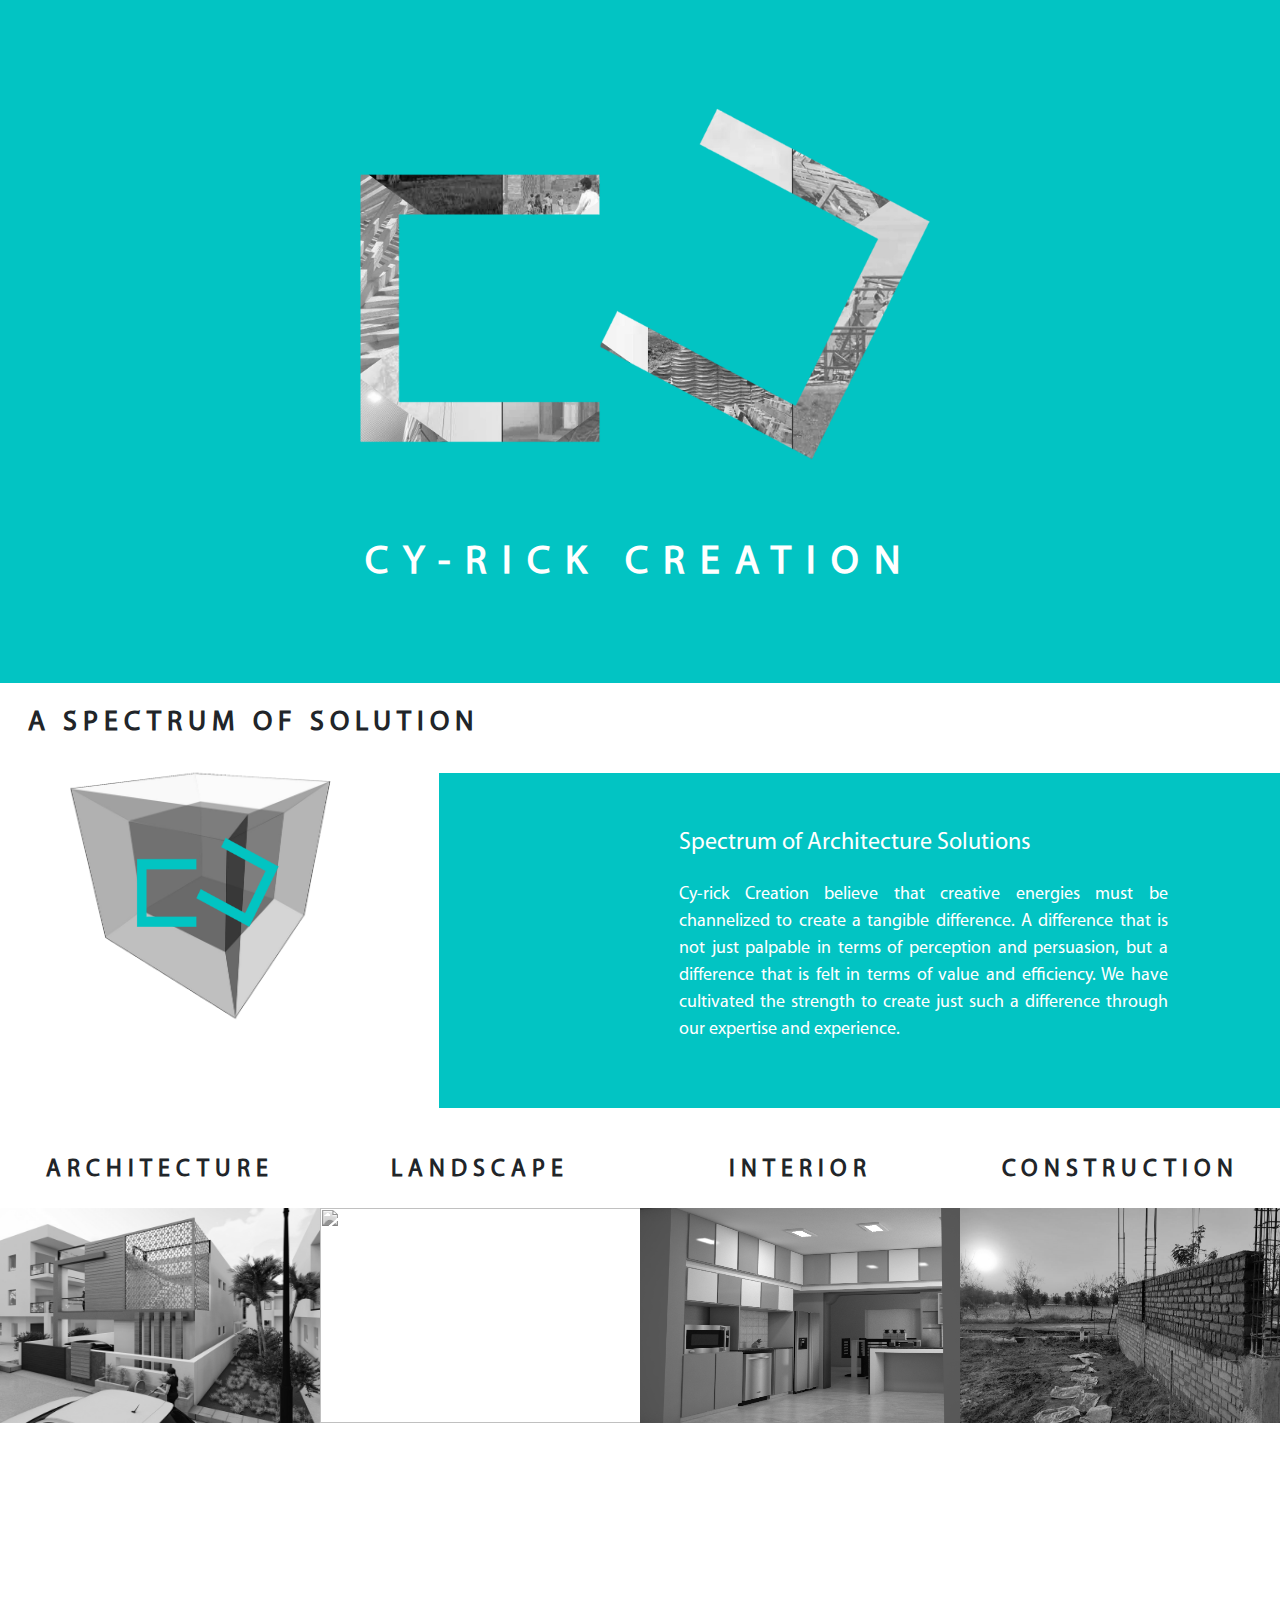
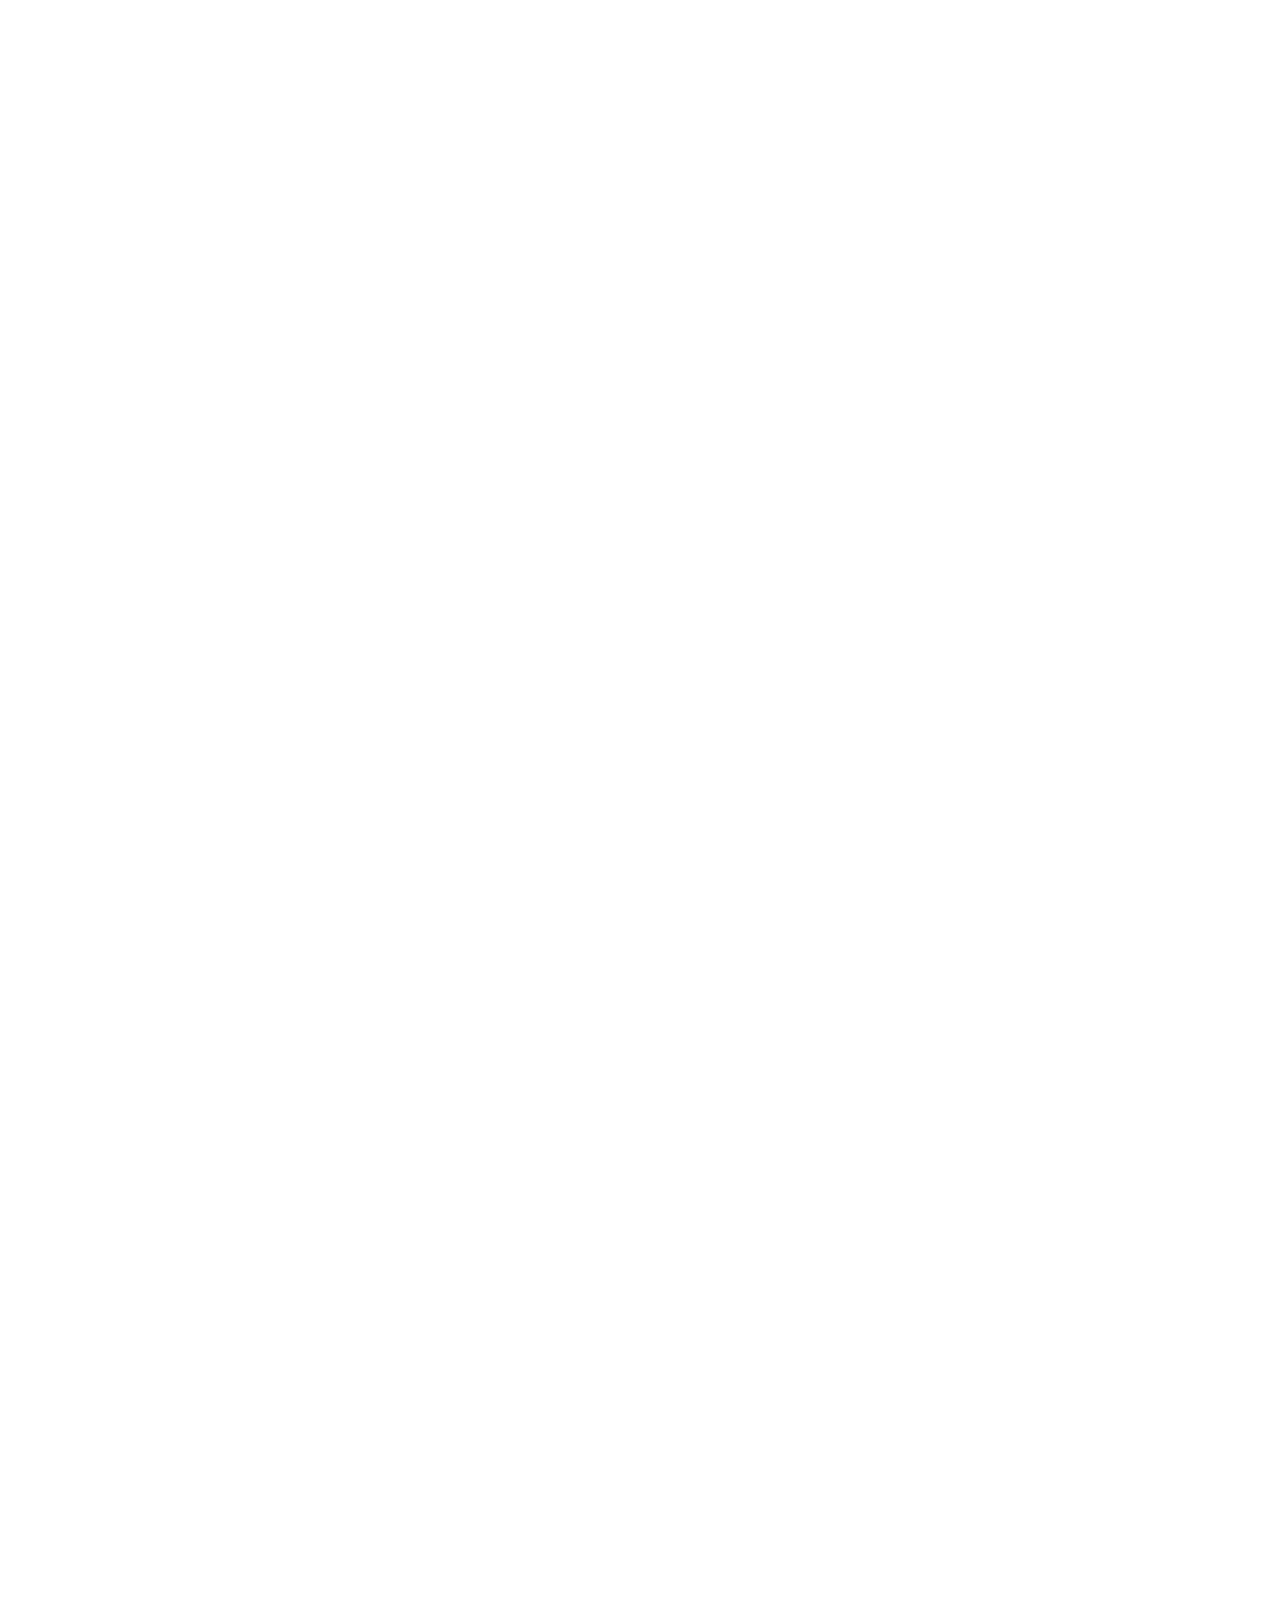
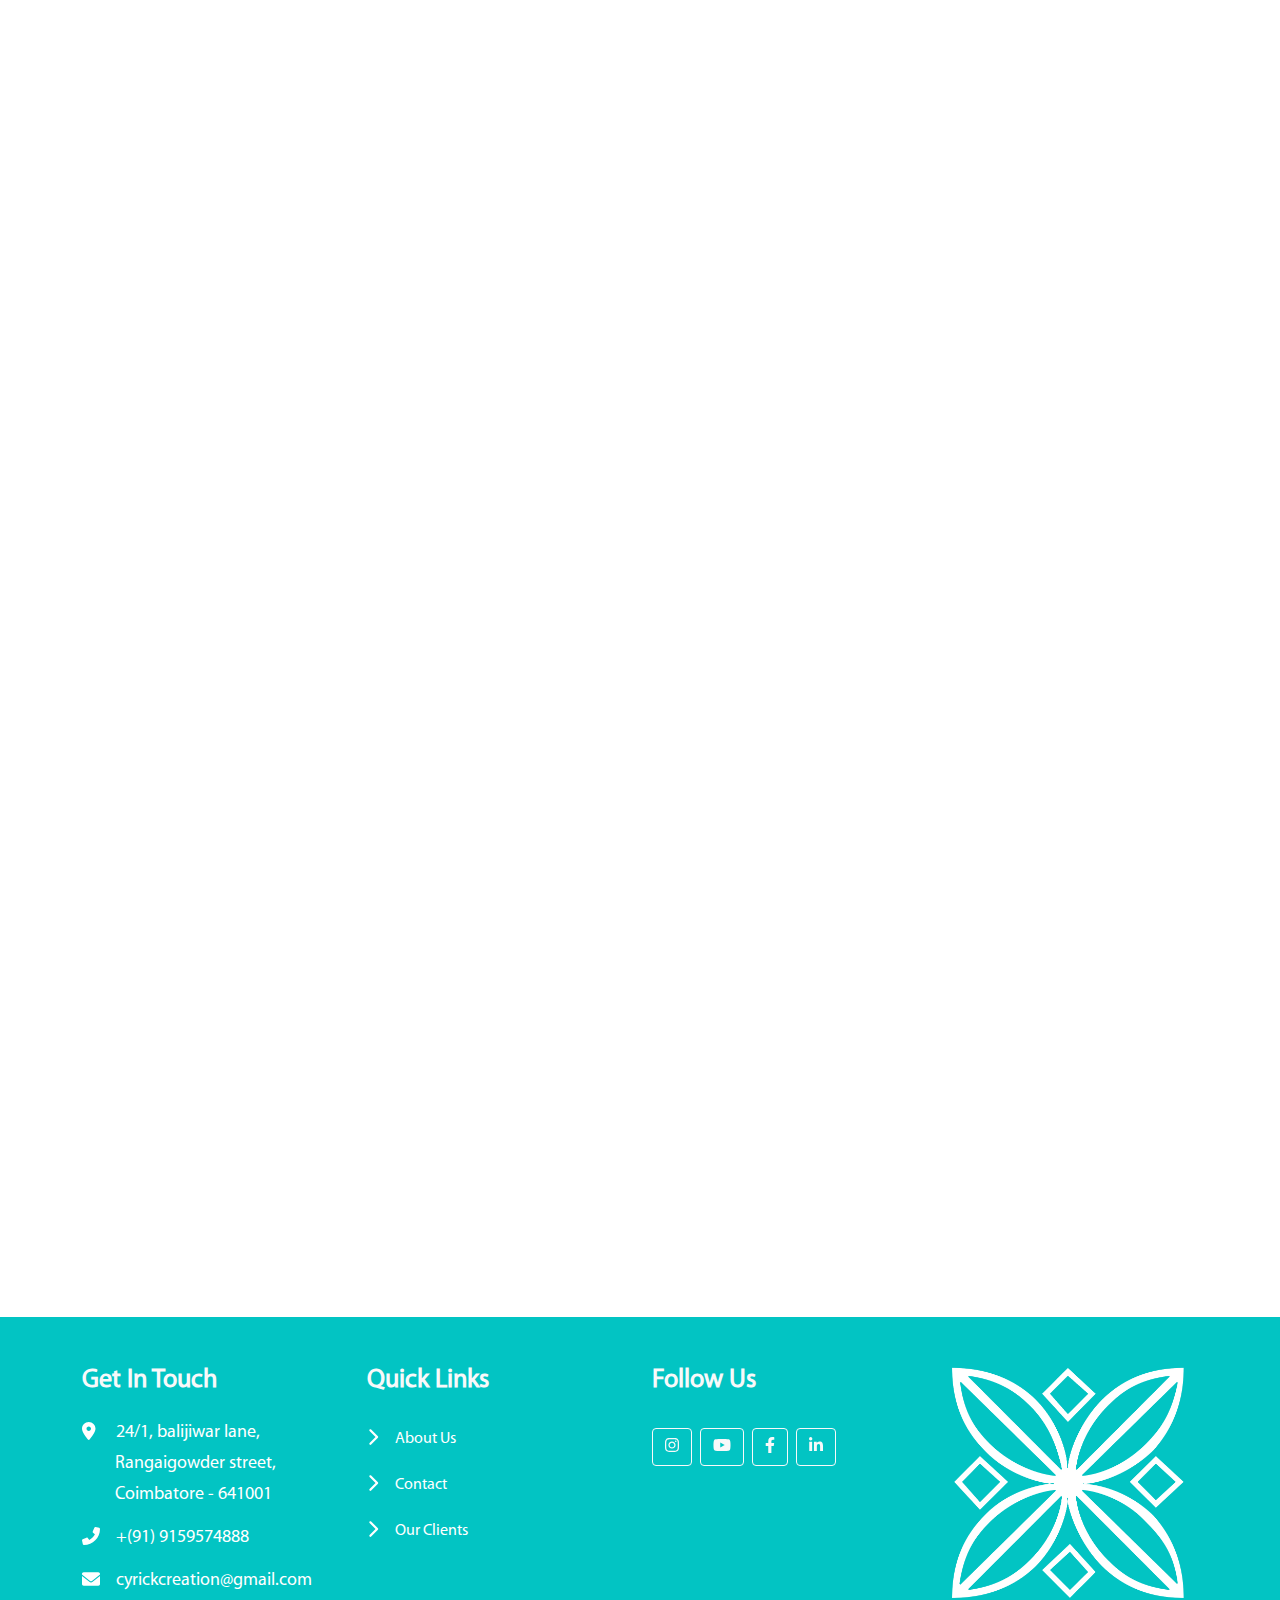
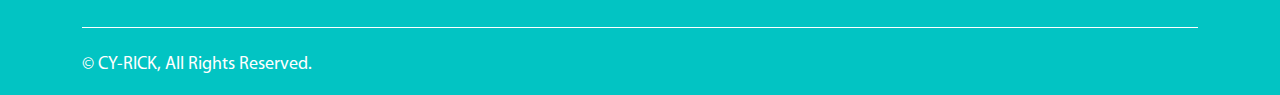
==== commit 92298cee: "changed email library" ====
--- a/index.html
+++ b/index.html
@@ -17,6 +17,11 @@
     <link href="assets/library/owlcarousel/assets/owl.carousel.min.css" rel="stylesheet">
     <!-- custom css -->
     <link href="assets/library/custom/css/main.css" rel="stylesheet">
+    <!-- google analytics -->
+    <meta 
+      name="google-site-verification" 
+      content="UTvfYJt49A8lTgTIR736g5qGyITAu3OWQMW5iw8NE-I" 
+    />
   </head>
   <body>
     <!-- preloader -->
@@ -67,9 +72,9 @@
             <li class="nav-item px-2">
               <a class="nav-link text-white" href="contact.html">CONTACT</a>
             </li>
-            <li class="nav-item px-2">
+            <!-- <li class="nav-item px-2">
               <a class="nav-link text-white" href="our-team.html">OUR TEAM</a>
-            </li>
+            </li> -->
             <li class="nav-item px-2">
               <a class="nav-link text-white" href="our-client.html">OUR CLIENTS</a>
             </li>
@@ -414,29 +419,29 @@
             <div class="col-xs-12 col-sm-6 col-md-6 col-lg-3 col-xl-3 col-xxl-3">
               <div class="count-content animated wow fadeInDown" data-wow-delay="1s">
                 <i class="fa fa-users fa-2x text-primary"></i>
-                <h3 class="m-0 my-3 text-primary counterUp">1234</h3>
-                <p class="m-0 text-primary">Count One</p>
+                <h3 class="m-0 my-3 text-primary"><span class="counterUp">25</span>+</h3>
+                <p class="m-0 text-primary">Projects</p>
               </div>
             </div>
             <div class="col-xs-12 col-sm-6 col-md-6 col-lg-3 col-xl-3 col-xxl-3">
               <div class="count-content animated wow fadeInUp" data-wow-delay="1s">
                 <i class="fa fa-ship fa-2x text-primary"></i>
-                <h3 class="m-0 my-3 text-primary counterUp">789</h3>
-                <p class="m-0 text-primary">Count Two</p>
+                <h3 class="m-0 my-3 text-primary"><span class="counterUp">100</span>+</h3>
+                <p class="m-0 text-primary">Clients</p>
               </div>
             </div>
             <div class="col-xs-12 col-sm-6 col-md-6 col-lg-3 col-xl-3 col-xxl-3">
               <div class="count-content animated wow fadeInDown" data-wow-delay="1s">
                 <i class="fa fa-star fa-2x text-primary"></i>
-                <h3 class="m-0 my-3 text-primary counterUp">56</h3>
-                <p class="m-0 text-primary">Count Three</p>
+                <h3 class="m-0 my-3 text-primary"><span class="counterUp">20</span>+</h3>
+                <p class="m-0 text-primary">Experts</p>
               </div>
             </div>
             <div class="col-xs-12 col-sm-6 col-md-6 col-lg-3 col-xl-3 col-xxl-3">
               <div class="count-content animated wow fadeInUp" data-wow-delay="1s">
                 <i class="fa fa-ship fa-2x text-primary"></i>
-                <h3 class="m-0 my-3 text-primary counterUp">87</h3>
-                <p class="m-0 text-primary">Count Four</p>
+                <h3 class="m-0 my-3 text-primary"><span class="counterUp">1000</span>+</h3>
+                <p class="m-0 text-primary">Days of Experienced</p>
               </div>
             </div>
           </div>
@@ -461,10 +466,8 @@
           <div class="right-content animated wow zoomIn" data-wow-delay="2s">
             <div class="rectangle-content">
               <h3 class="m-0 ms-4 mb-3 header text-white">ARCHITECTURE</h3>
-              <p class="m-0 ms-4 mt-3 text-white">
-                "architecture is a beautiful paragraph which starts from 
-                a point and ends with words of harmony and sumpony..."
-              </p>
+              <!-- <p class="m-0 ms-4 mt-3 text-white">
+              </p> -->
             </div>
           </div>  
         </div>
@@ -472,10 +475,8 @@
           <div class="left-content order-2 order-xs-2 order-sm-2 order-md-2 order-lg-1 order-xl-1 order-xxl-1 animated wow zoomIn" data-wow-delay="2s">
             <div class="rectangle-content">
               <h3 class="m-0 ms-4 mb-3 header text-white">LANDSCAPE</h3>
-              <p class="m-0 ms-4 mt-3 text-white">
-                "architecture is a beautiful paragraph which starts from 
-                a point and ends with words of harmony and sumpony..."
-              </p>
+              <!-- <p class="m-0 ms-4 mt-3 text-white">
+              </p> -->
             </div>
           </div> 
           <div class="right-content order-1 order-xs-1 order-sm-1 order-md-1 order-lg-2 order-xl-2 order-xxl-2">
@@ -510,9 +511,9 @@
               <div class="right-content animated wow zoomIn" data-wow-delay="2s">
                 <div class="inte-content">
                   <h4 class="m-0 ms-4 header text-white">INTERIOR</h4>
-                  <button type="submit" class="mt-3 ms-3 btn btn-secondary">
+                  <!-- <button type="submit" class="mt-3 ms-3 btn btn-secondary">
                     READ MORE...
-                  </button>
+                  </button> -->
                 </div>
               </div>  
             </div>
@@ -522,9 +523,9 @@
               <div class="left-content order-2 order-xs-2 order-sm-2 order-md-1 order-lg-1 order-xl-1 order-xxl-1 animated wow zoomIn" data-wow-delay="2s">
                 <div class="const-content">
                   <h4 class="m-0 me-4 header text-white">CONSTRUCTION</h4>
-                  <button type="submit" class="mt-3 me-3 btn btn-secondary">
+                  <!-- <button type="submit" class="mt-3 me-3 btn btn-secondary">
                     READ MORE...
-                  </button>
+                  </button> -->
                 </div>
               </div>
               <div class="right-content order-1 order-xs-1 order-sm-1 order-md-2 order-lg-2 order-xl-2 order-xxl-2">
@@ -578,10 +579,10 @@
               <i class="fa-solid fa-chevron-right"></i>
               <a class="btn btn-link text-decoration-none text-white" href="contact.html">Contact</a>
             </p>
-            <p class="mb-2">
+            <!-- <p class="mb-2">
               <i class="fa-solid fa-chevron-right"></i>
               <a class="btn btn-link text-decoration-none text-white" href="our-team.html">Our Team</a>
-            </p>
+            </p> -->
             <p class="mb-2">
               <i class="fa-solid fa-chevron-right"></i>
               <a class="btn btn-link text-decoration-none text-white" href="our-client.html">Our Clients</a>
@@ -632,6 +633,7 @@
     <script src="assets/library/owlcarousel/owl.carousel.min.js"></script>
     <script src="assets/library/counterup/counterup.min.js"></script>
     <script src="assets/library/waypoints/waypoints.min.js"></script>
+    <script type="text/javascript" src="https://cdn.jsdelivr.net/npm/@emailjs/browser@3/dist/email.min.js"></script>
     <!-- custom js -->
     <script src="assets/library/custom/js/main.js"></script>
   </body>
--- a/assets/library/custom/css/main.css
+++ b/assets/library/custom/css/main.css
@@ -466,7 +466,7 @@
 /* workflow */
 #workflow{
   width: 100%;
-  background: url(../../../images/workflow/bg-workflow.jpg) repeat fixed 100%;
+  background: url(../../../images/workflow/bg-workflow.jpg) no-repeat center fixed;
   background-size: cover;
 }
 #workflow .container-fluid{
@@ -576,7 +576,7 @@
   }
   #workflow .workflow-mob-block{
     width: 100%;
-    background: url(../../../images/workflow/bg-workflow.jpg) repeat fixed 100%;
+    background: url(../../../images/workflow/bg-workflow.jpg) no-repeat center fixed;
     background-size: cover;  
   }
 }  
@@ -1031,9 +1031,6 @@
 #clientile .client-content{
   text-align: center;
   margin: 20px 20px 20px 20px;
-}
-#clientile .client-content .client-img{
-  width: 200px;
 }
 
 /* testimonial */
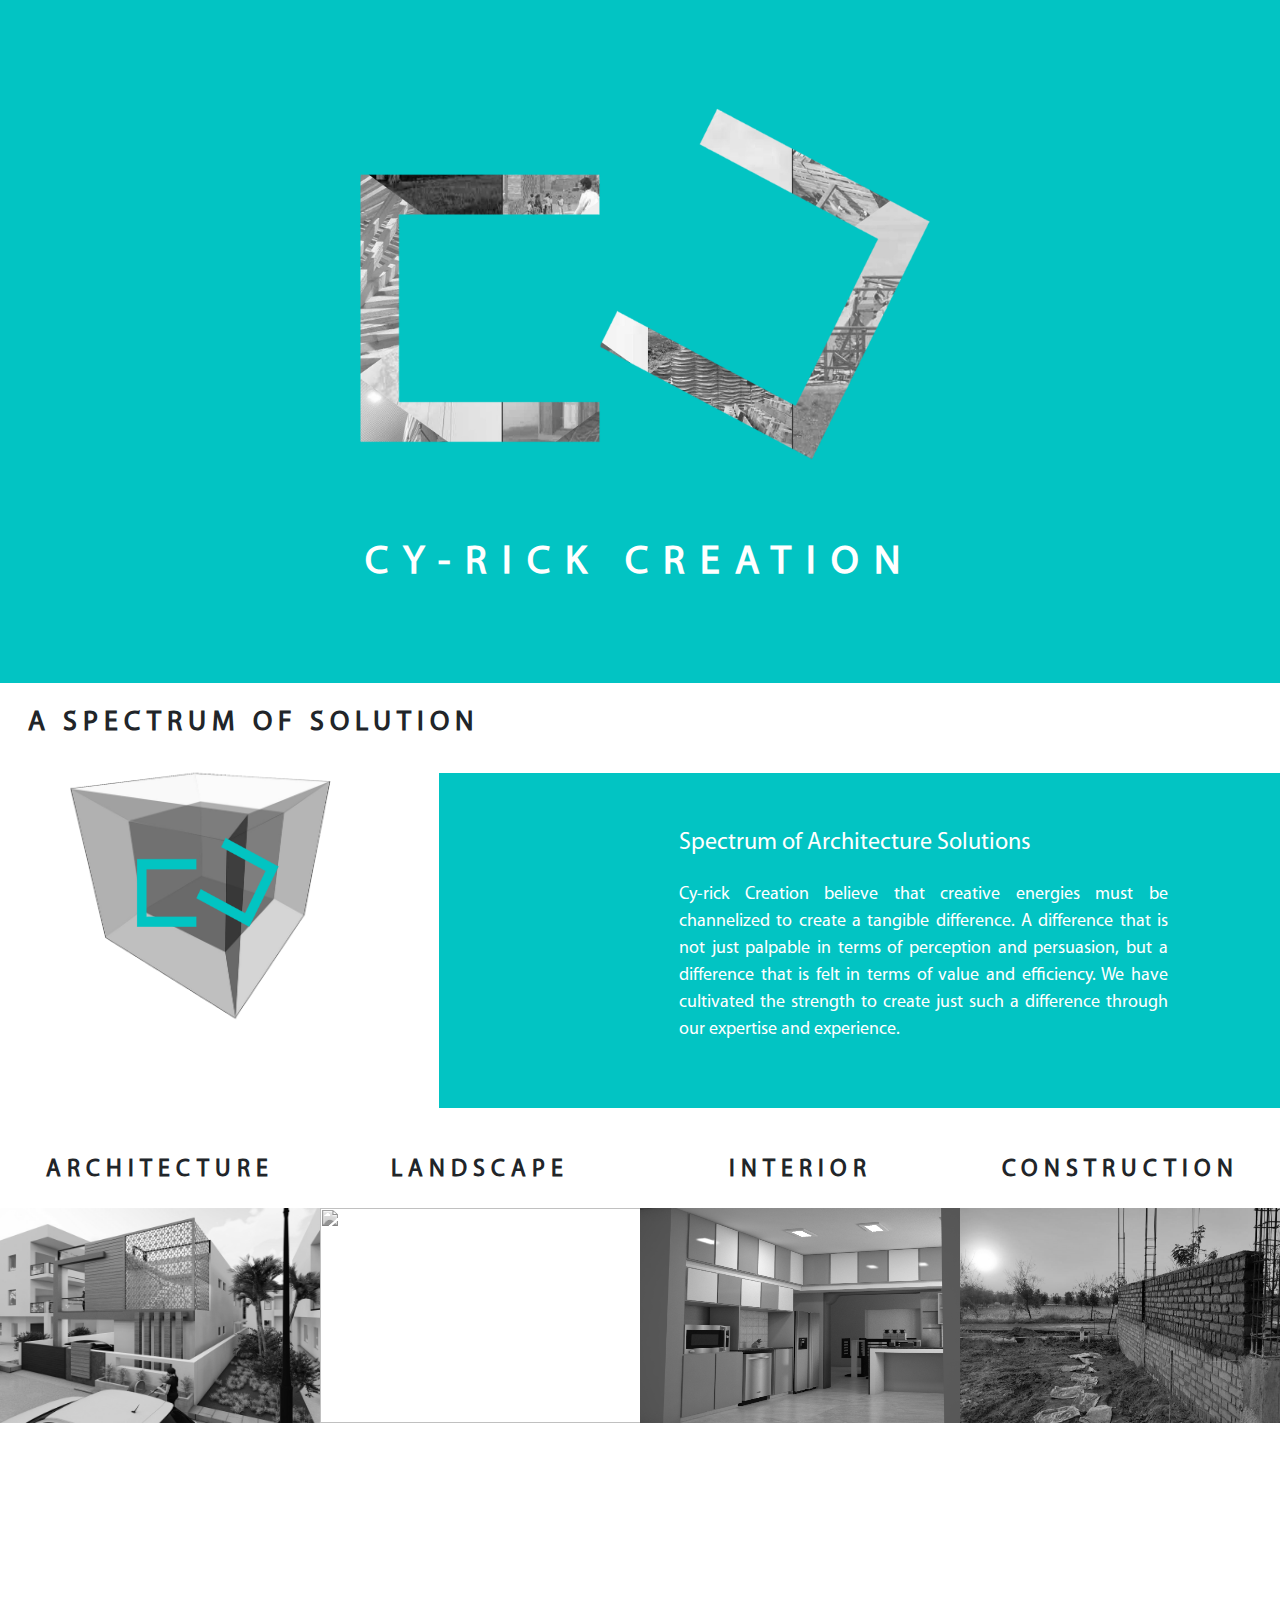
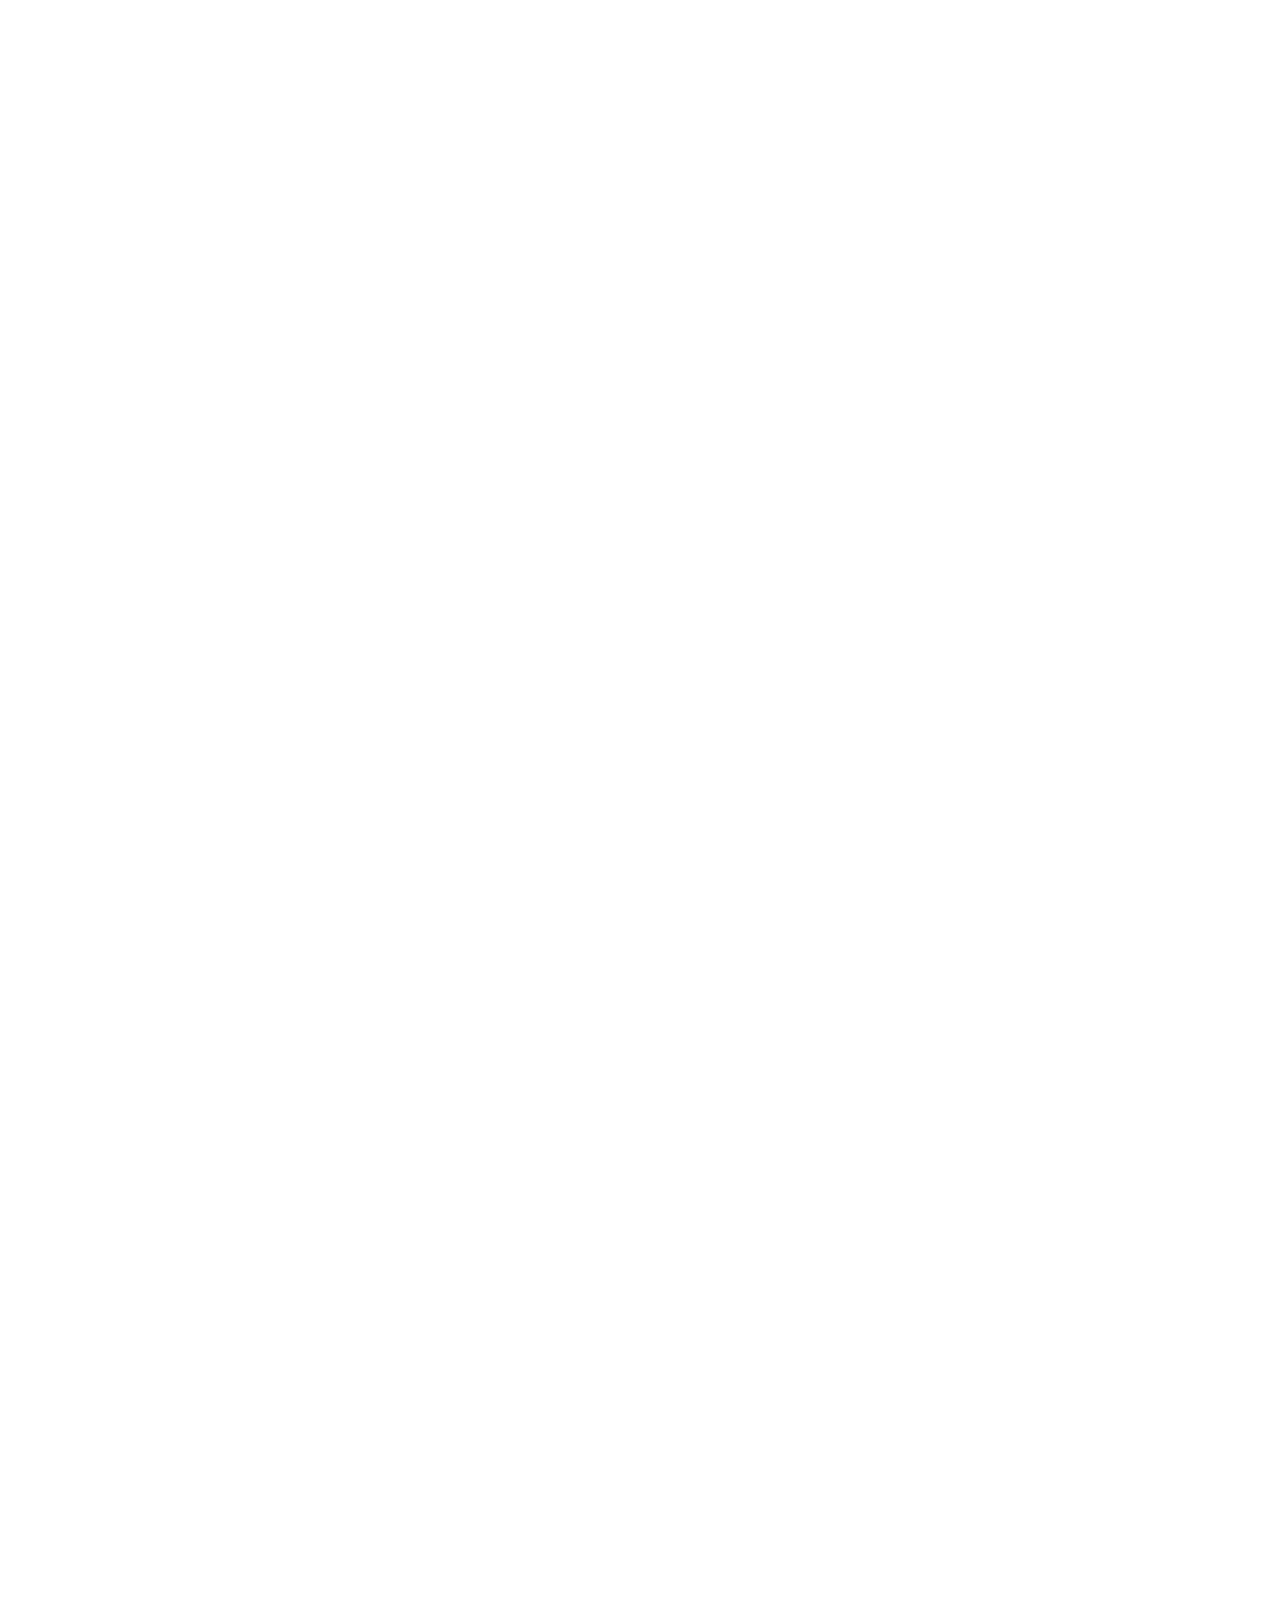
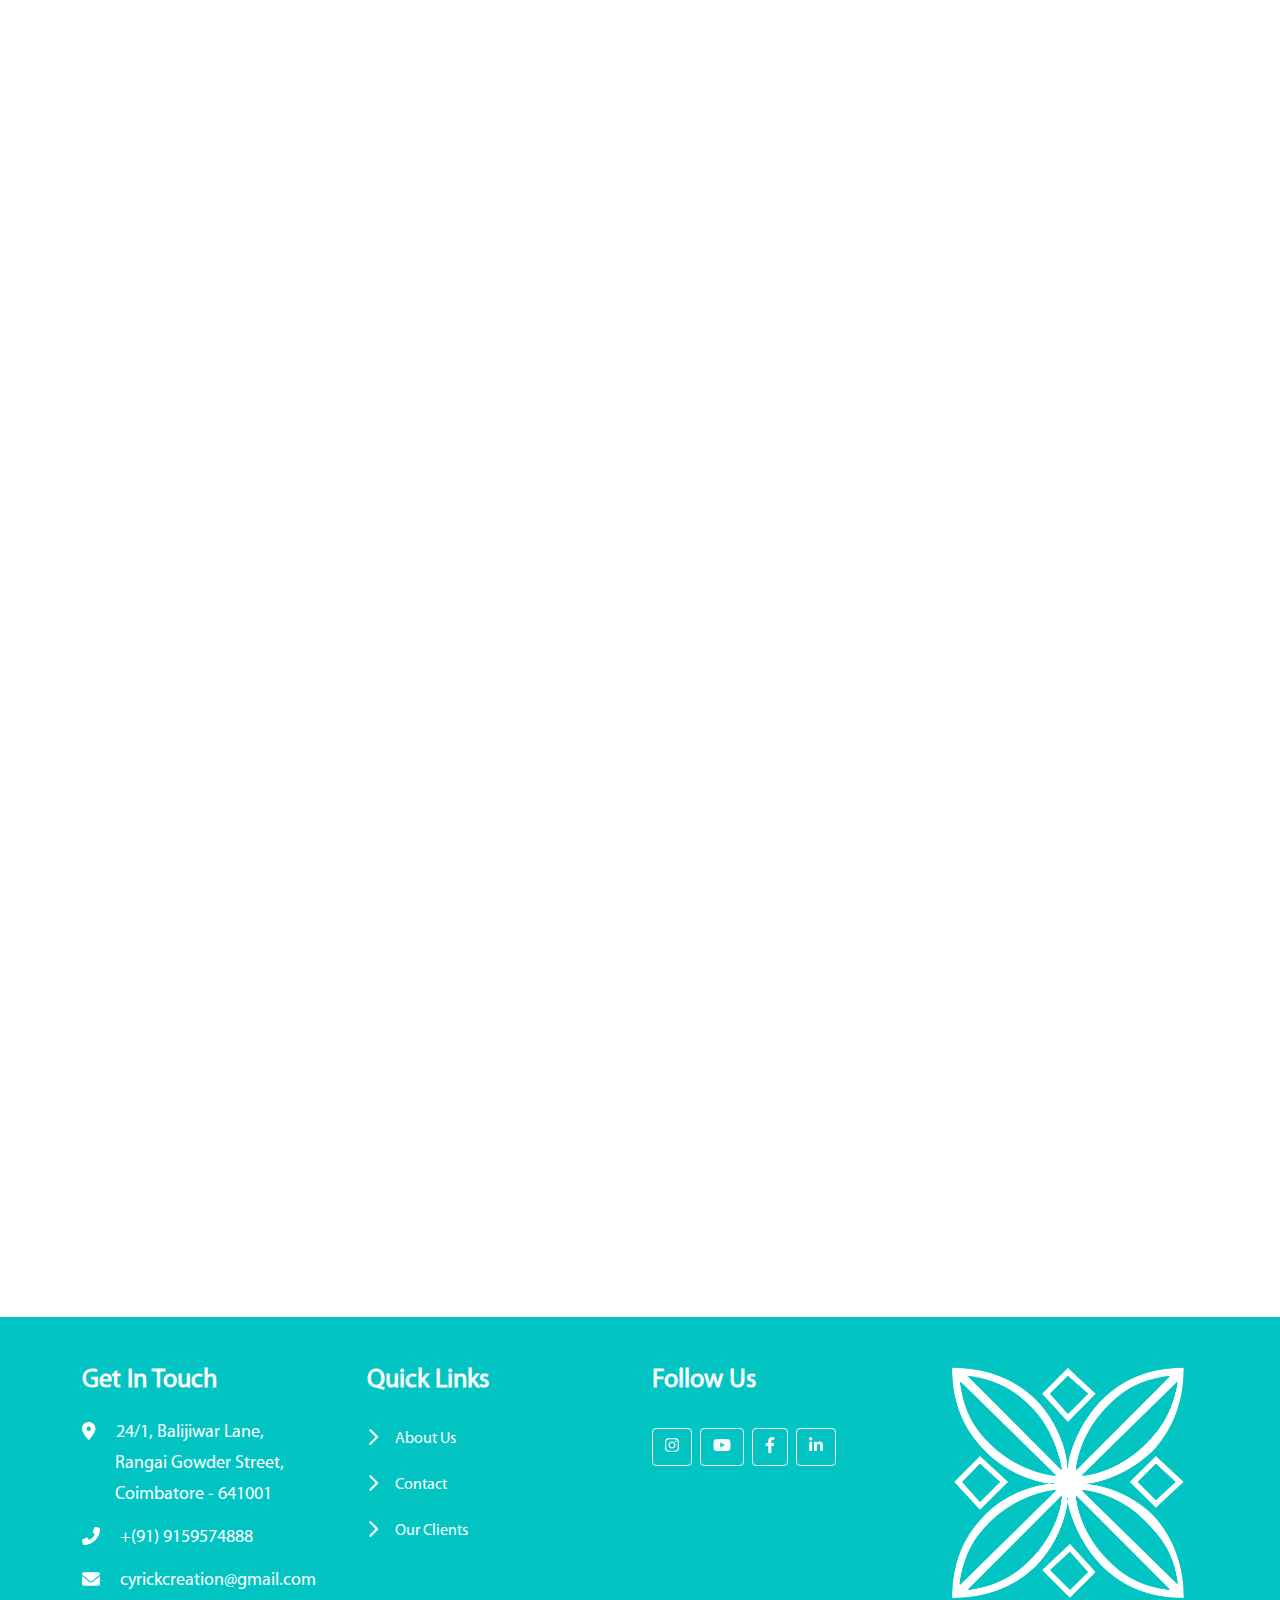
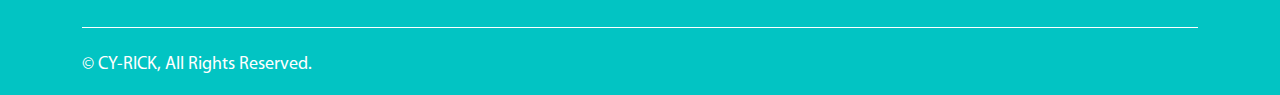
==== commit e382cf3a: "footer contents are updated." ====
--- a/index.html
+++ b/index.html
@@ -554,19 +554,25 @@
             <h4 class="text-light mb-4">Get In Touch</h4>
             <p class="mb-1 addr-one">
               <i class="fa fa-map-marker-alt me-3"></i>
-              24/1, balijiwar lane,
+              24/1, Balijiwar Lane,
             </p>
             <p class="mb-1 addr-two">
-              Rangaigowder street, 
+              Rangai Gowder Street, 
             </p>
             <p class="mb-3 addr-three">
               Coimbatore - 641001
             </p>
             <p class="mb-3">
-              <i class="fa fa-phone-alt me-3"></i>+(91) 9159574888
+              <i class="fa fa-phone-alt me-3"></i>
+              <a class="text-decoration-none text-white" href="tel:+919159574888">
+                +(91) 9159574888
+              </a>  
             </p>
             <p class="mb-3">
-              <i class="fa fa-envelope me-3"></i>cyrickcreation@gmail.com
+              <i class="fa fa-envelope me-3"></i>
+              <a class="text-decoration-none text-white" href="mailto:cyrickcreation@gmail.com">
+                cyrickcreation@gmail.com
+              </a>
             </p>
           </div>
           <div class="col-xs-12 col-sm-6 col-md-6 col-lg-3 col-xl-3 col-xxl-3">
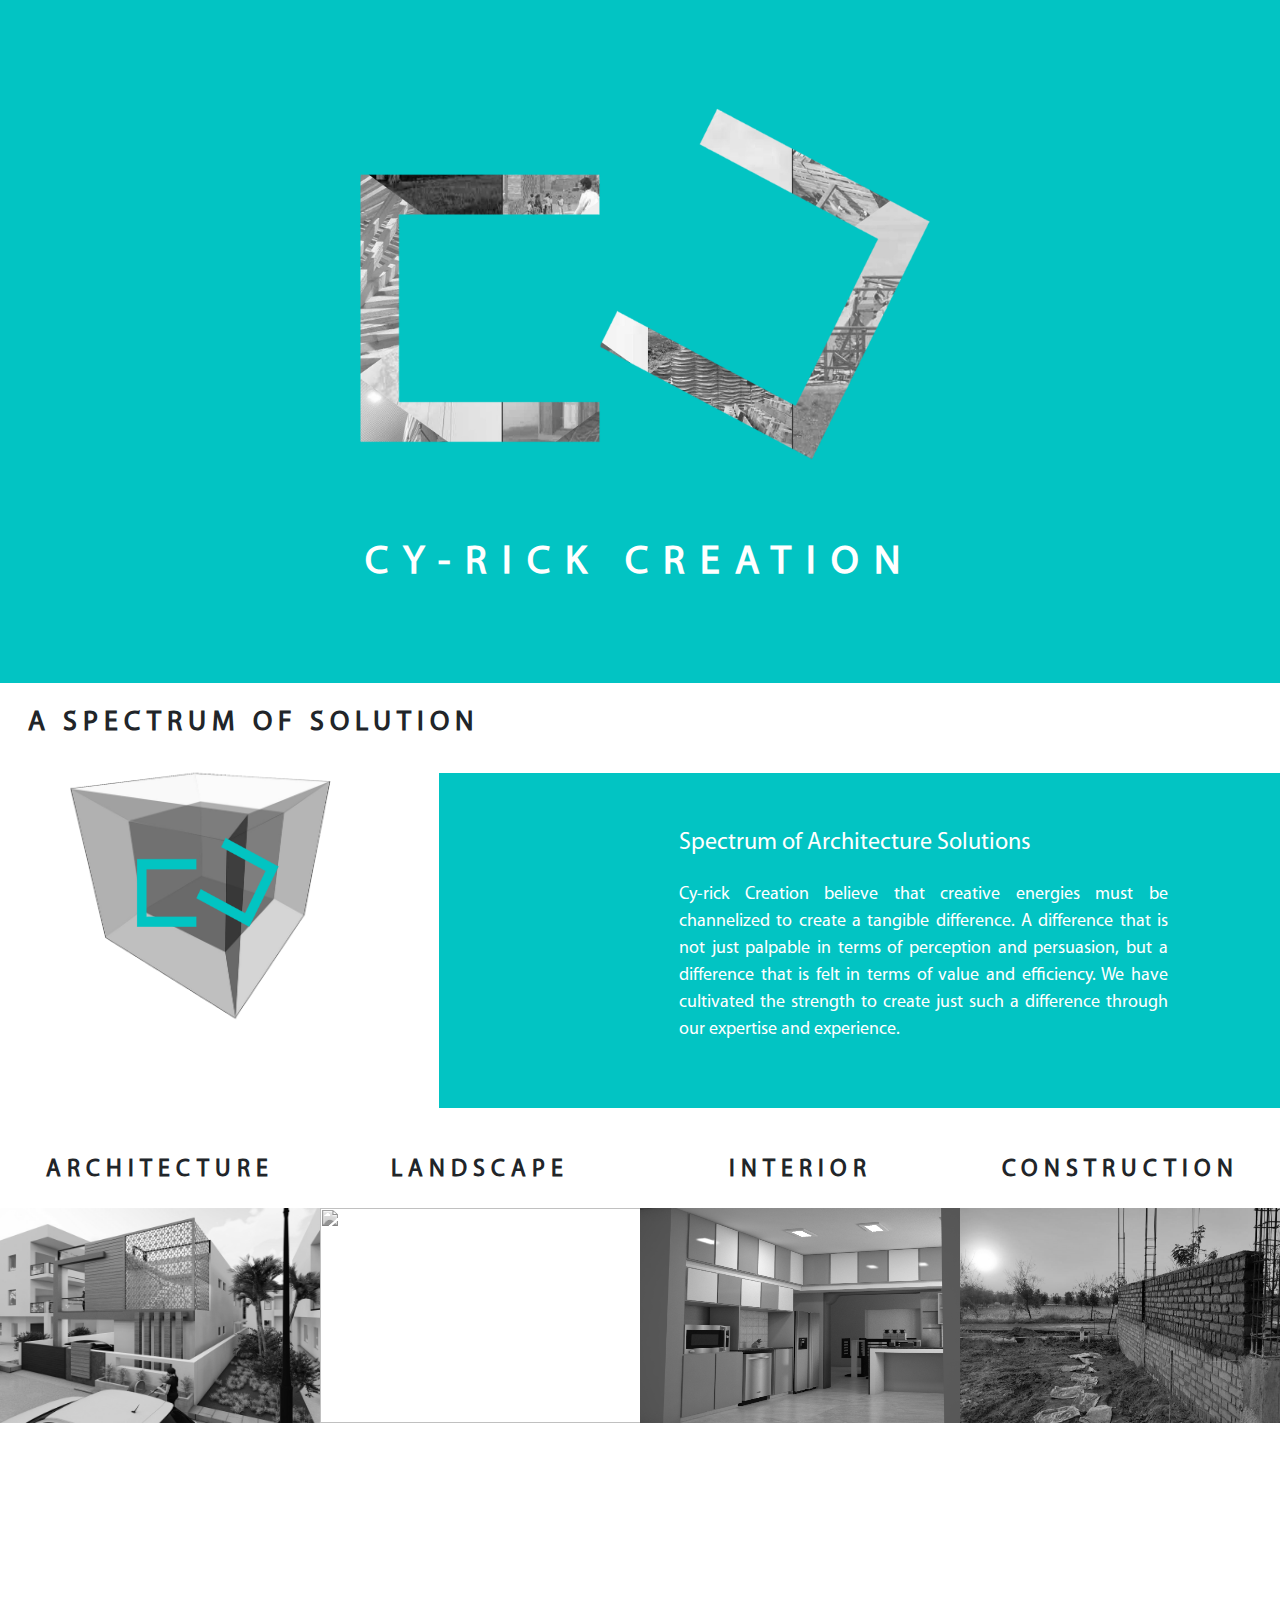
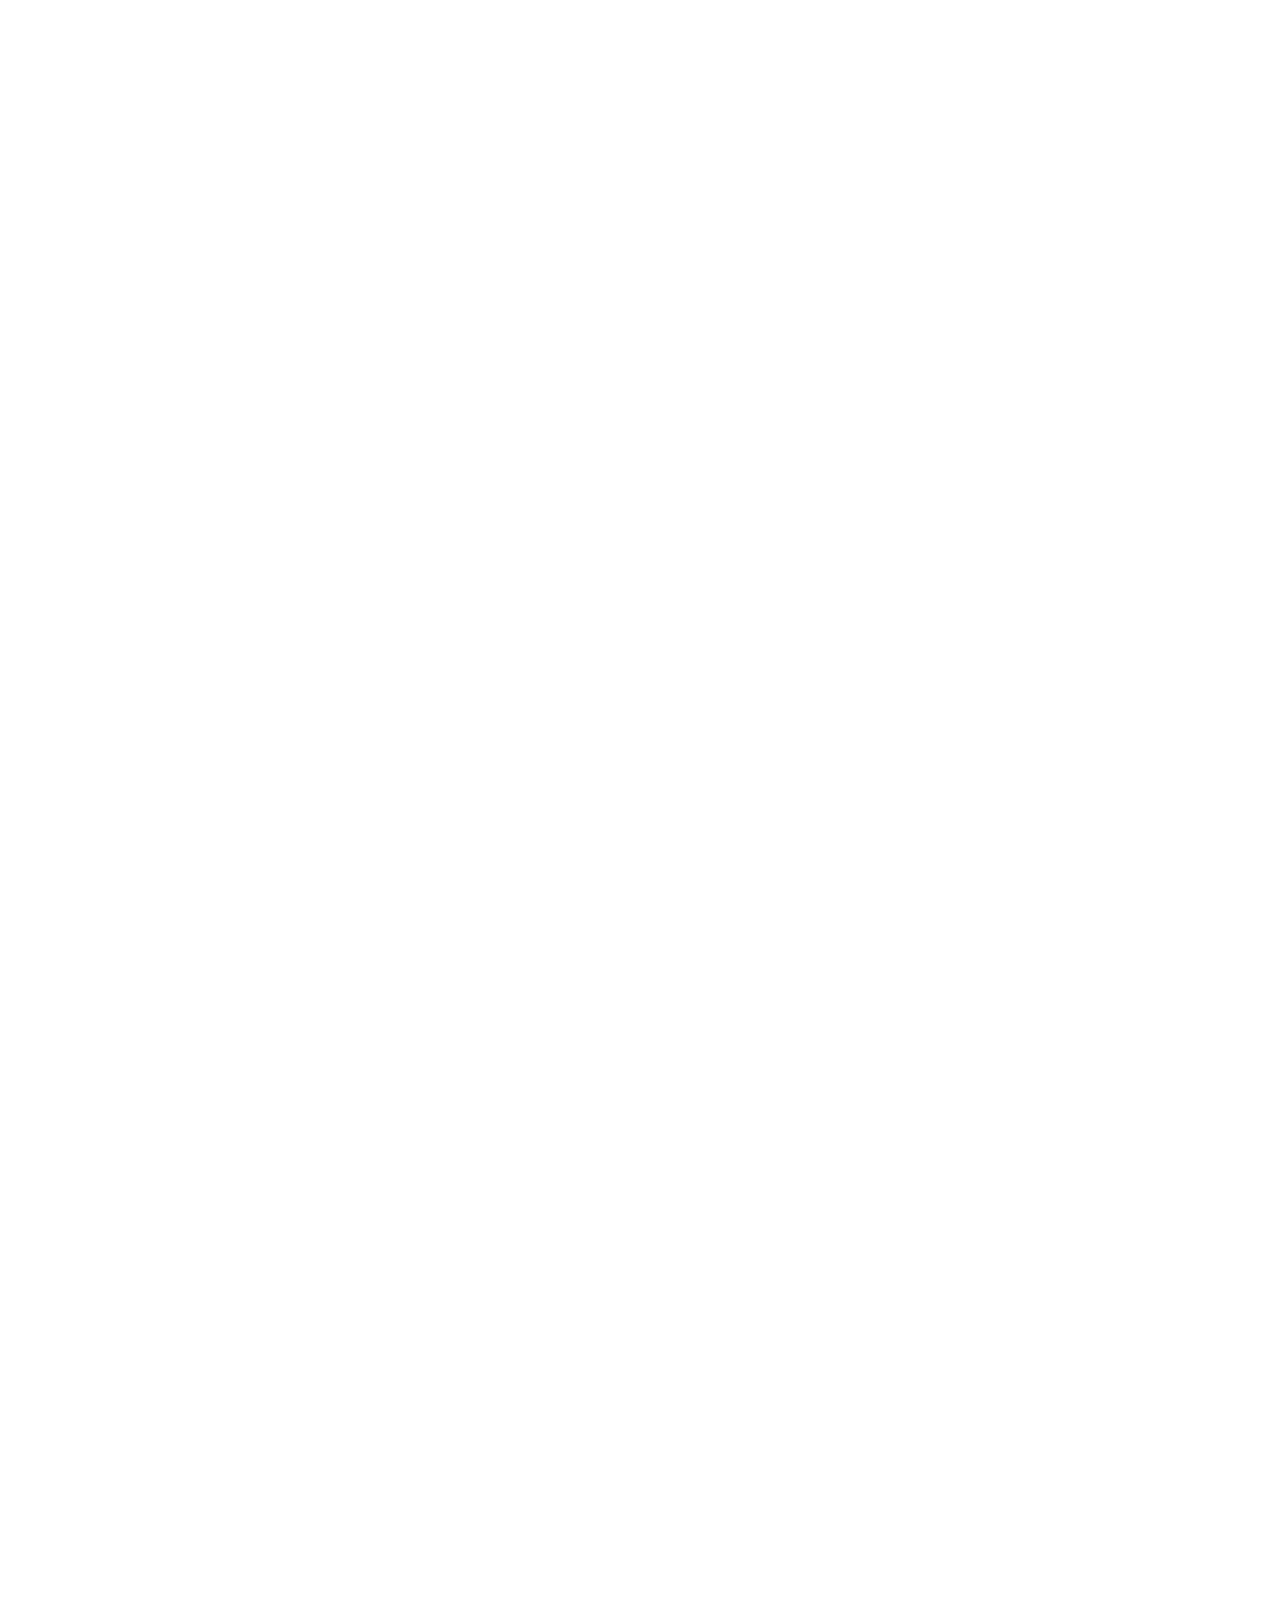
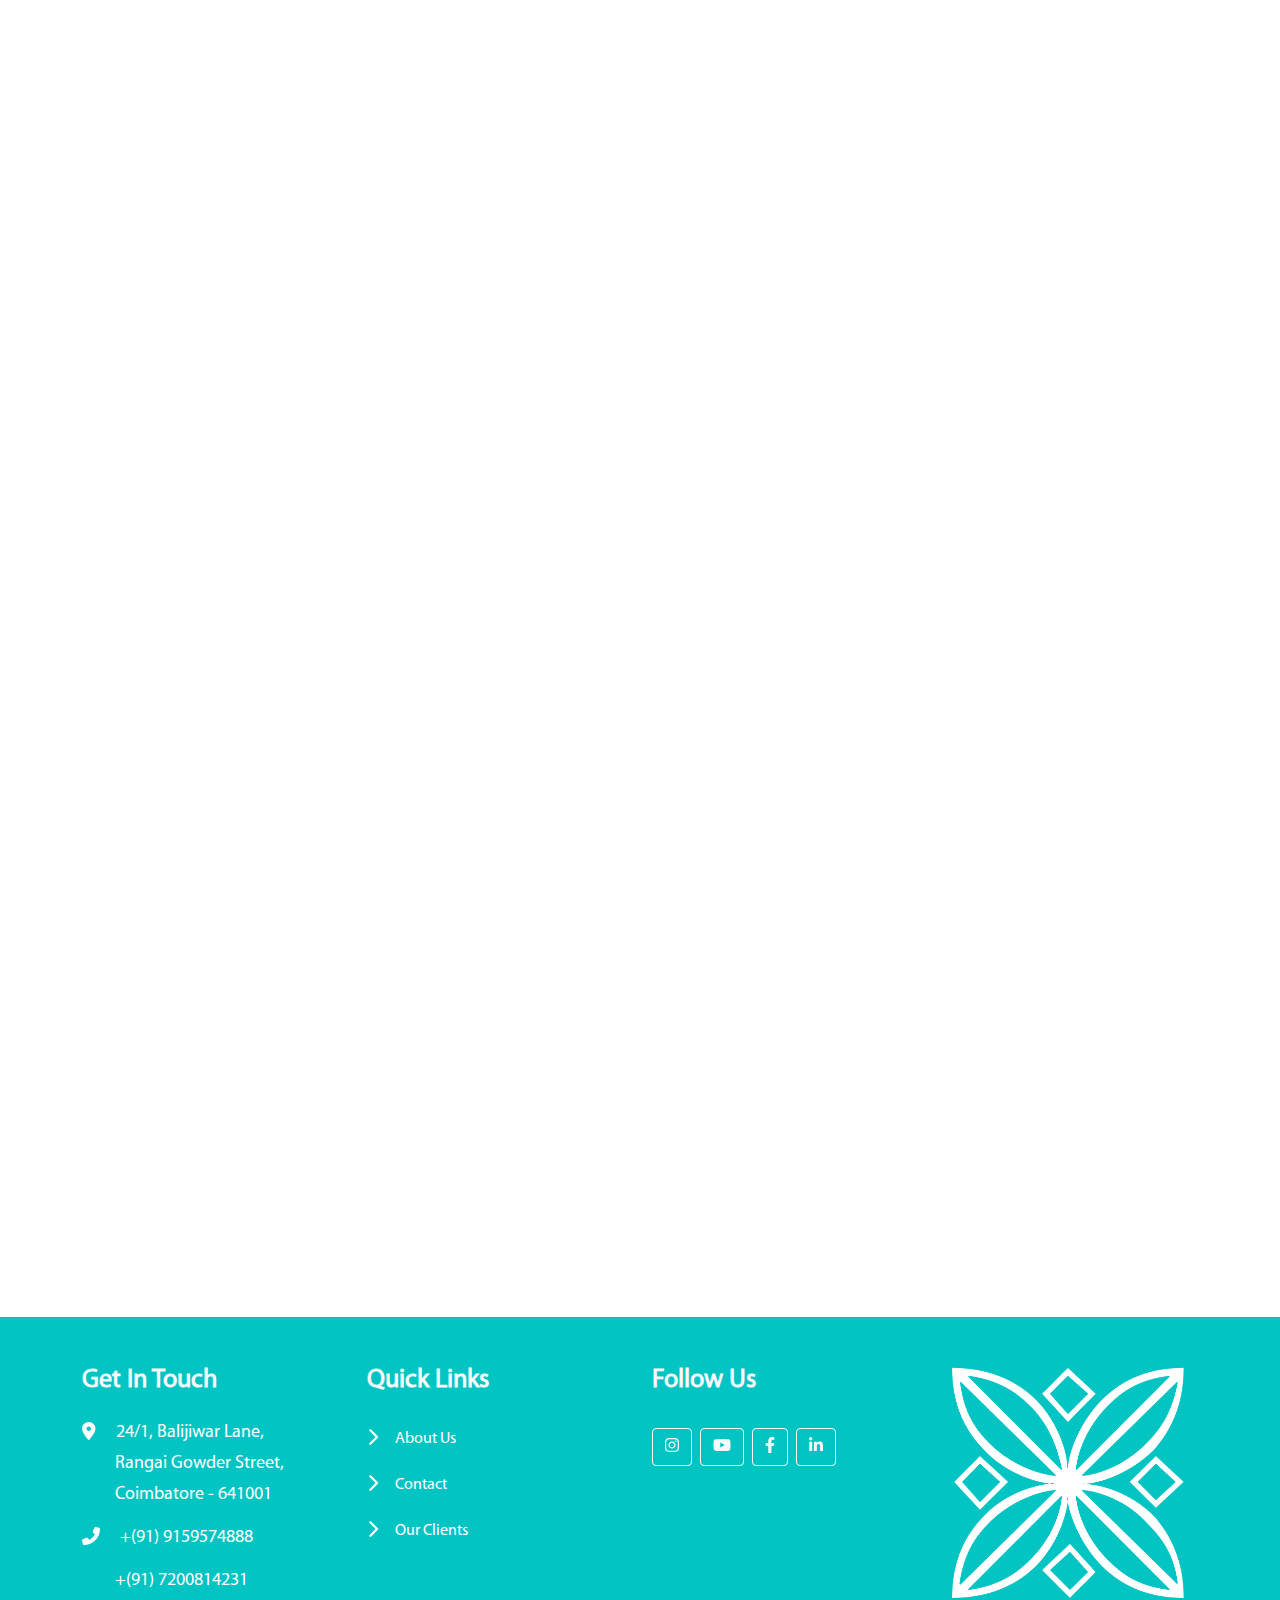
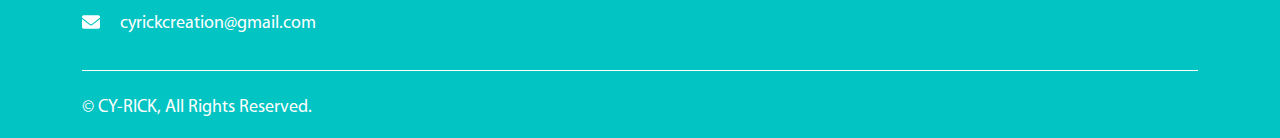
==== commit 42d141dd: "Updated one more phone number" ====
--- a/index.html
+++ b/index.html
@@ -568,6 +568,11 @@
                 +(91) 9159574888
               </a>  
             </p>
+            <p class="mb-3 addr-two">
+              <a class="text-decoration-none text-white" href="tel:+917200814231">
+                +(91) 7200814231
+              </a>  
+            </p>
             <p class="mb-3">
               <i class="fa fa-envelope me-3"></i>
               <a class="text-decoration-none text-white" href="mailto:cyrickcreation@gmail.com">
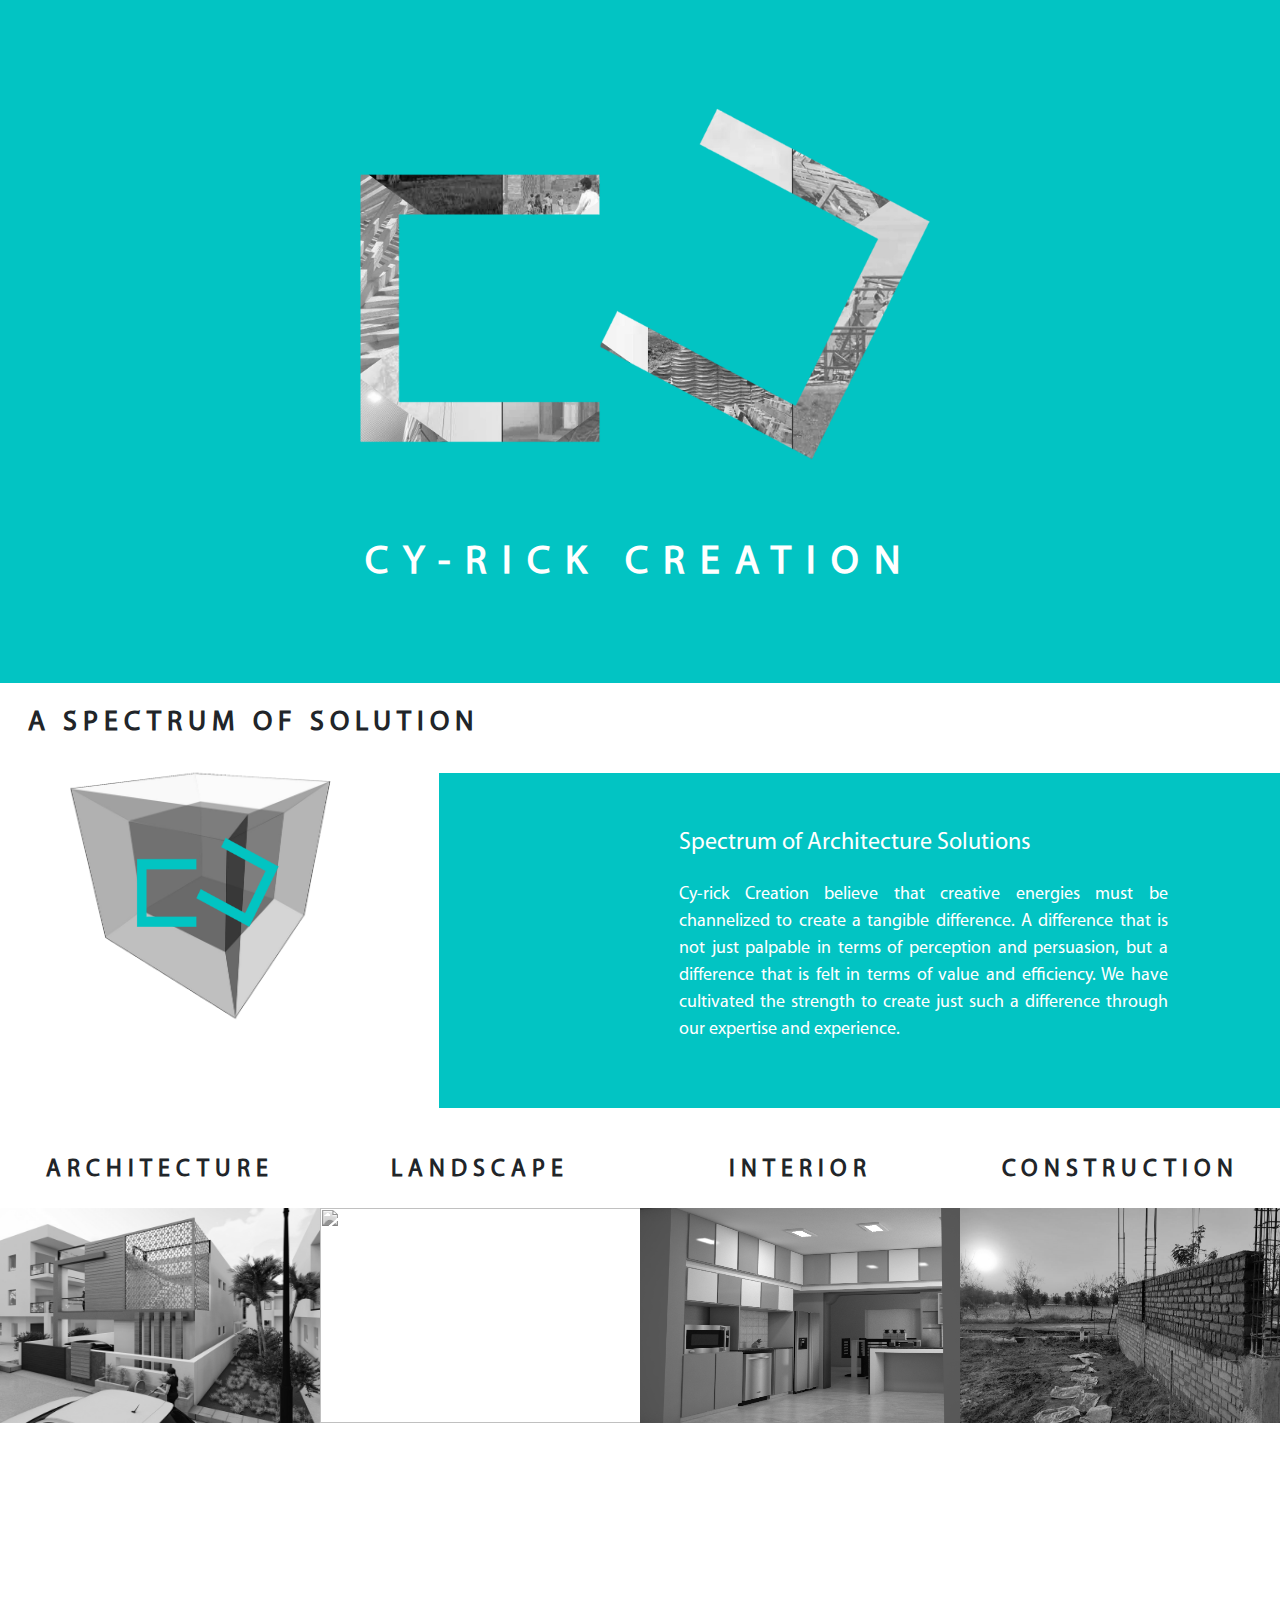
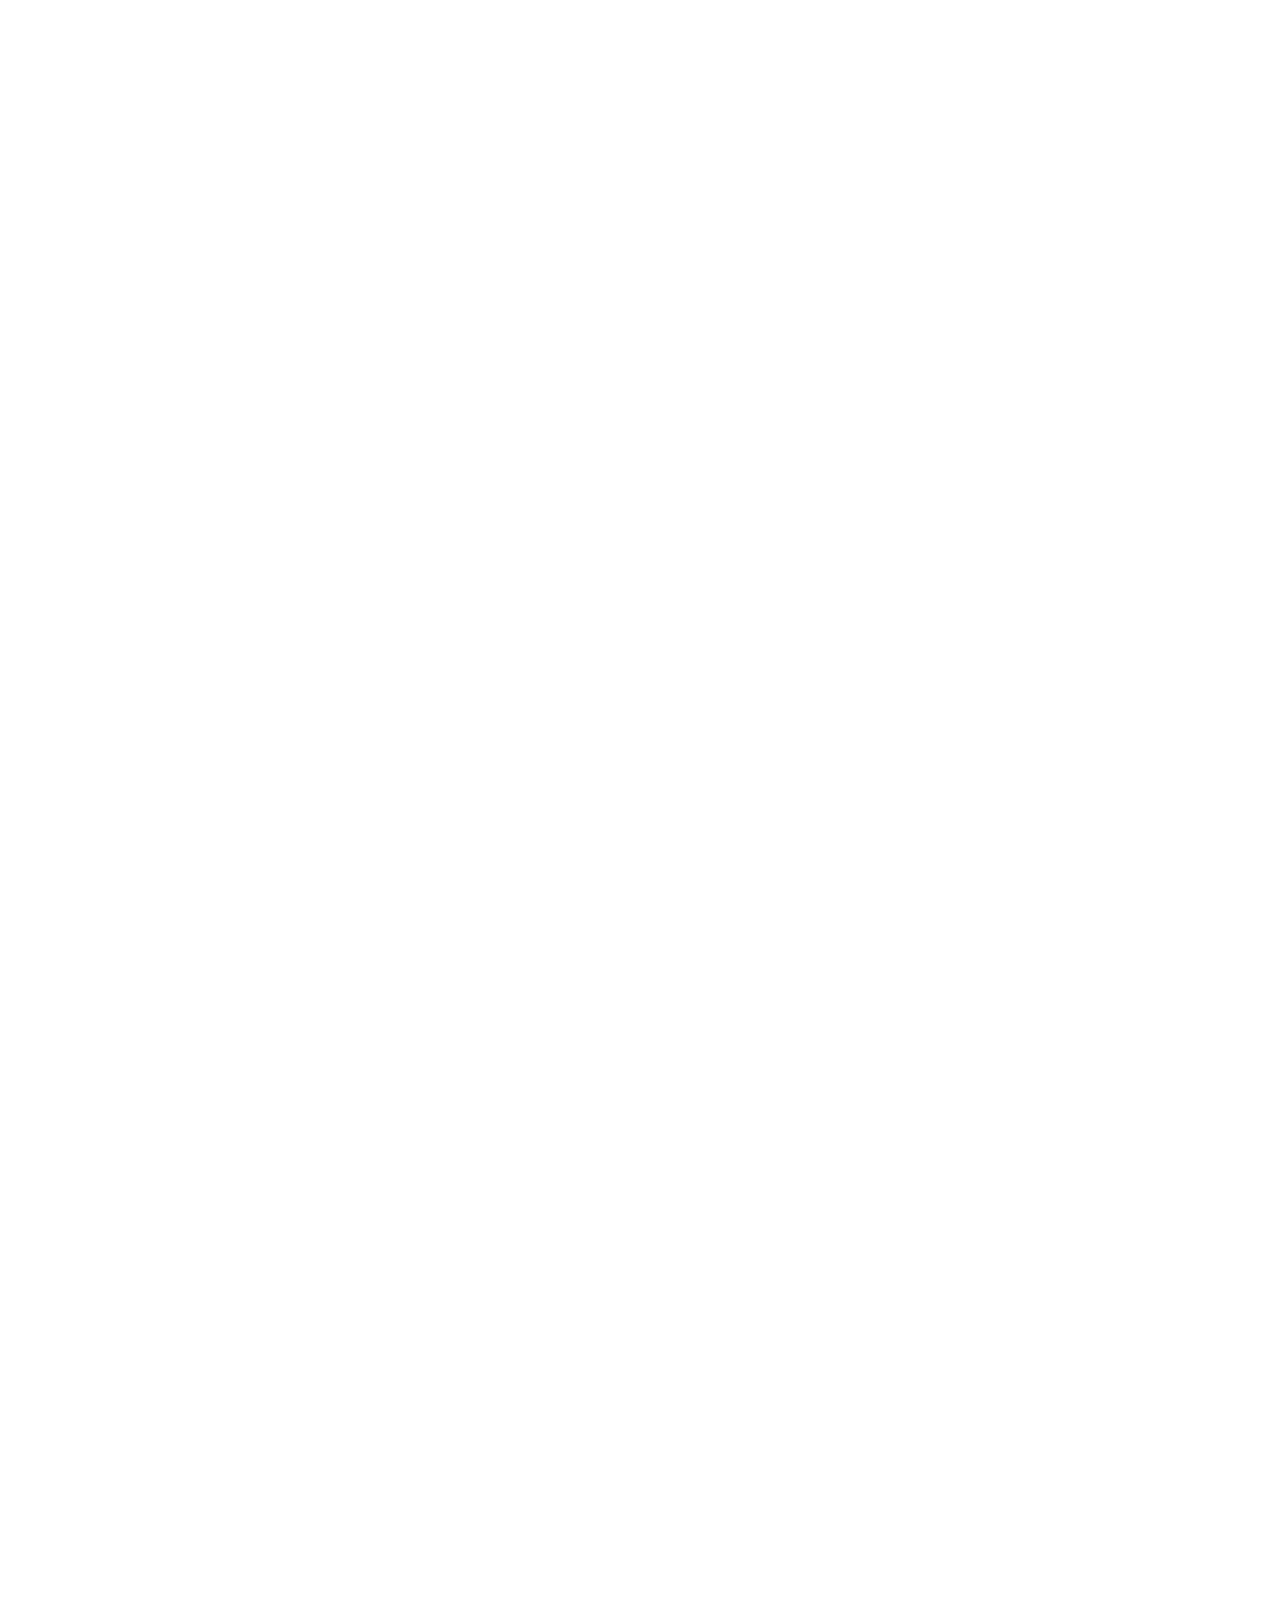
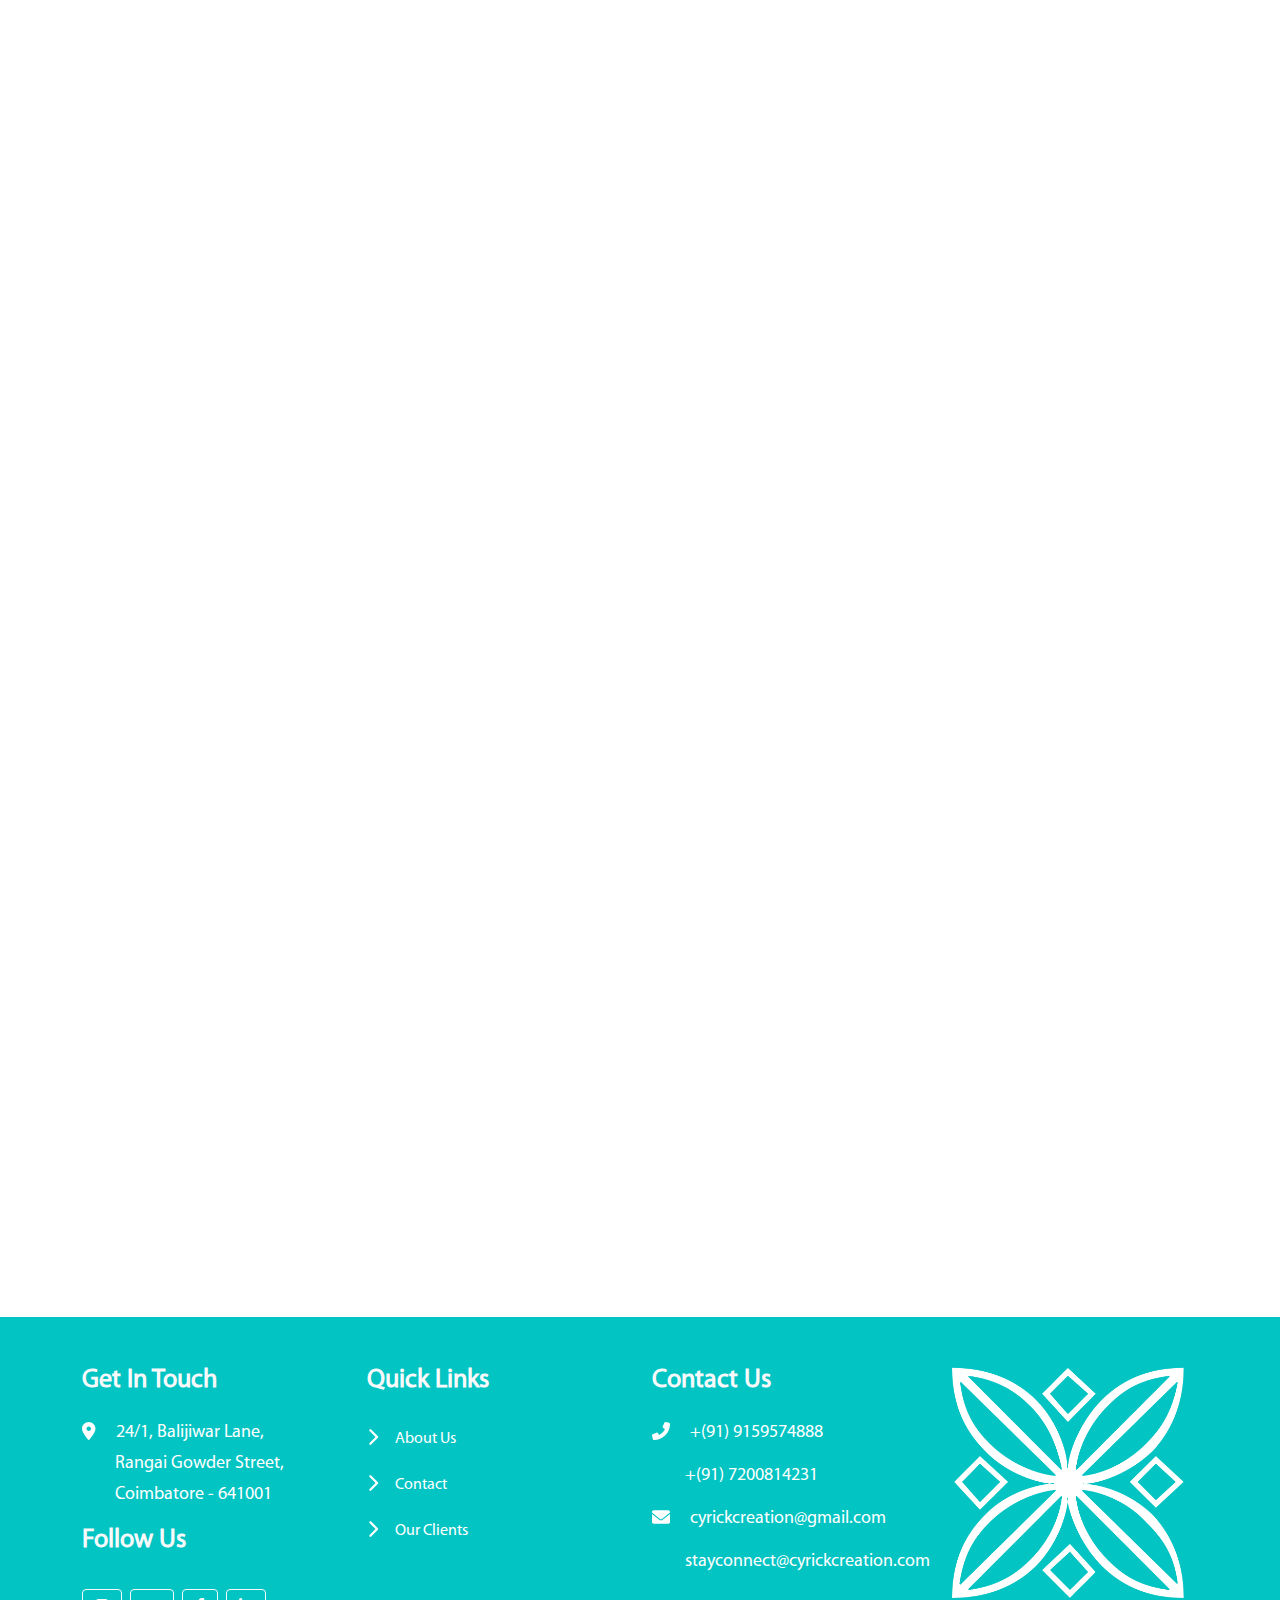
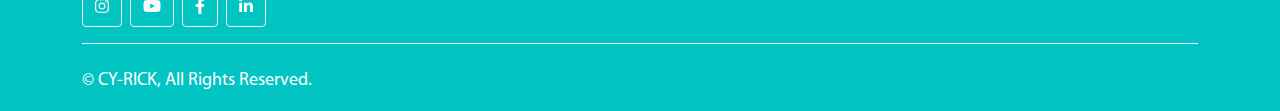
==== commit 7b3836c5: "another email added in footer." ====
--- a/index.html
+++ b/index.html
@@ -562,44 +562,6 @@
             <p class="mb-3 addr-three">
               Coimbatore - 641001
             </p>
-            <p class="mb-3">
-              <i class="fa fa-phone-alt me-3"></i>
-              <a class="text-decoration-none text-white" href="tel:+919159574888">
-                +(91) 9159574888
-              </a>  
-            </p>
-            <p class="mb-3 addr-two">
-              <a class="text-decoration-none text-white" href="tel:+917200814231">
-                +(91) 7200814231
-              </a>  
-            </p>
-            <p class="mb-3">
-              <i class="fa fa-envelope me-3"></i>
-              <a class="text-decoration-none text-white" href="mailto:cyrickcreation@gmail.com">
-                cyrickcreation@gmail.com
-              </a>
-            </p>
-          </div>
-          <div class="col-xs-12 col-sm-6 col-md-6 col-lg-3 col-xl-3 col-xxl-3">
-            <h4 class="text-light mb-4">Quick Links</h4>
-            <p class="mb-2">
-              <i class="fa-solid fa-chevron-right"></i>
-              <a class="btn btn-link text-decoration-none text-white" href="about-us.html">About Us</a>
-            </p>
-            <p class="mb-2">
-              <i class="fa-solid fa-chevron-right"></i>
-              <a class="btn btn-link text-decoration-none text-white" href="contact.html">Contact</a>
-            </p>
-            <!-- <p class="mb-2">
-              <i class="fa-solid fa-chevron-right"></i>
-              <a class="btn btn-link text-decoration-none text-white" href="our-team.html">Our Team</a>
-            </p> -->
-            <p class="mb-2">
-              <i class="fa-solid fa-chevron-right"></i>
-              <a class="btn btn-link text-decoration-none text-white" href="our-client.html">Our Clients</a>
-            </p>
-          </div>
-          <div class="col-xs-12 col-sm-6 col-md-6 col-lg-3 col-xl-3 col-xxl-3">
             <h4 class="text-light mb-4">Follow Us</h4>
             <div class="media-icons d-flex pt-2">
               <a class="btn btn-square btn-outline-light me-2" target="_blank" href="https://www.instagram.com/cyrickcreations/">
@@ -615,6 +577,50 @@
                 <i class="fab fa-linkedin-in"></i>
               </a>
             </div>
+          </div>
+          <div class="col-xs-12 col-sm-6 col-md-6 col-lg-3 col-xl-3 col-xxl-3">
+            <h4 class="text-light mb-4">Quick Links</h4>
+            <p class="mb-2">
+              <i class="fa-solid fa-chevron-right"></i>
+              <a class="btn btn-link text-decoration-none text-white" href="about-us.html">About Us</a>
+            </p>
+            <p class="mb-2">
+              <i class="fa-solid fa-chevron-right"></i>
+              <a class="btn btn-link text-decoration-none text-white" href="contact.html">Contact</a>
+            </p>
+            <!-- <p class="mb-2">
+              <i class="fa-solid fa-chevron-right"></i>
+              <a class="btn btn-link text-decoration-none text-white" href="our-team.html">Our Team</a>
+            </p> -->
+            <p class="mb-2">
+              <i class="fa-solid fa-chevron-right"></i>
+              <a class="btn btn-link text-decoration-none text-white" href="our-client.html">Our Clients</a>
+            </p>
+          </div>
+          <div class="col-xs-12 col-sm-6 col-md-6 col-lg-3 col-xl-3 col-xxl-3">
+            <h4 class="text-light mb-4">Contact Us</h4>
+            <p class="mb-3">
+              <i class="fa fa-phone-alt me-3"></i>
+              <a class="text-decoration-none text-white" href="tel:+919159574888">
+                +(91) 9159574888
+              </a>  
+            </p>
+            <p class="mb-3 addr-two">
+              <a class="text-decoration-none text-white" href="tel:+917200814231">
+                +(91) 7200814231
+              </a>  
+            </p>
+            <p class="mb-3">
+              <i class="fa fa-envelope me-3"></i>
+              <a class="text-decoration-none text-white" href="mailto:cyrickcreation@gmail.com">
+                cyrickcreation@gmail.com
+              </a>
+            </p>
+            <p class="mb-3 addr-two">
+              <a class="text-decoration-none text-white" href="mailto:stayconnect@cyrickcreation.com">
+                stayconnect@cyrickcreation.com
+              </a>  
+            </p>
           </div>
           <div class="col-xs-12 col-sm-6 col-md-6 col-lg-3 col-xl-3 col-xxl-3">
             <div class="foot-logo">
